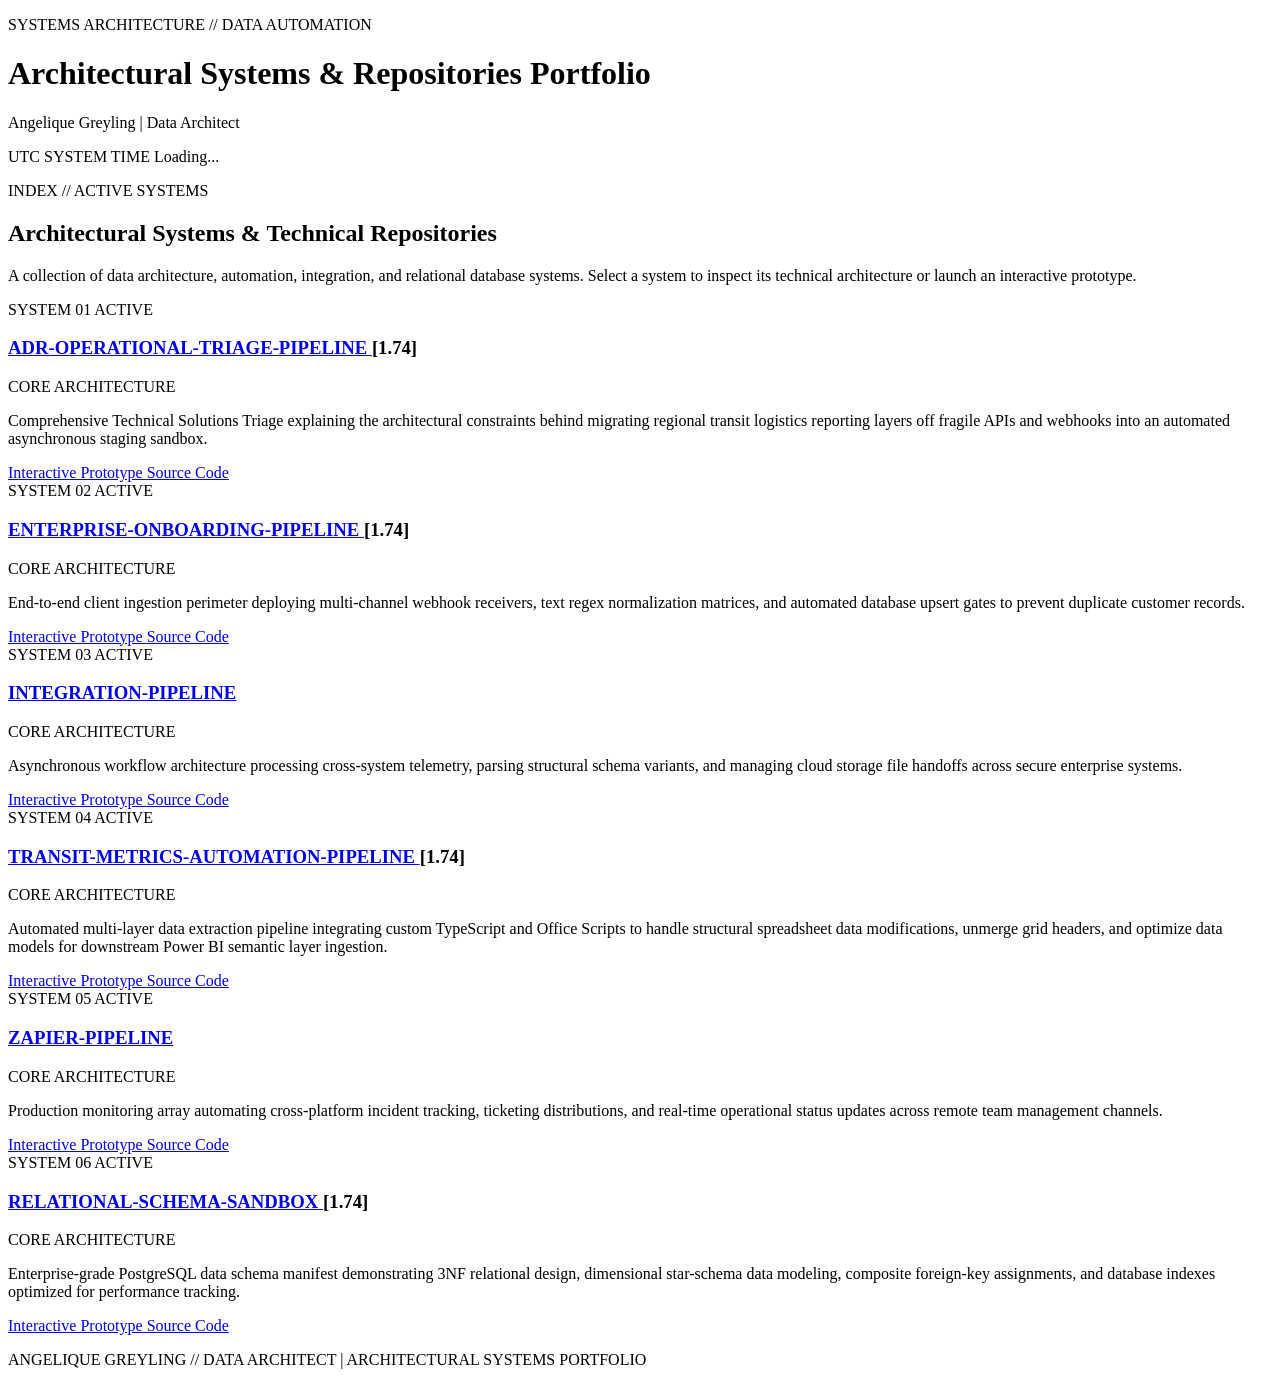
==== index.html @ 6fd8f7f4 "Update index.html" ====
<!DOCTYPE html>
<html lang="en">
<head>
    <meta charset="UTF-8">
    <meta name="viewport" content="width=device-width, initial-scale=1.0">

    <title>Architectural Systems & Repositories Portfolio | Angelique Greyling</title>

    <meta
        name="description"
        content="Architectural systems, automation pipelines, data engineering prototypes, and technical repositories by Angelique Greyling."
    >

    <link rel="stylesheet" href="styles.css">
</head>

<body>

    <!-- =========================================================
         HEADER
    ========================================================== -->
    <header class="site-header">
        <div class="header-content">
            <div class="title-block">
                <p class="eyebrow">SYSTEMS ARCHITECTURE // DATA AUTOMATION</p>

                <h1>Architectural Systems &amp; Repositories Portfolio</h1>

                <p class="subtitle">
                    Angelique Greyling <span class="separator">|</span> Data Architect
                </p>
            </div>

            <div class="system-clock" aria-label="Current UTC system time">
                <span class="clock-label">UTC SYSTEM TIME</span>
                <time id="utc-clock">Loading...</time>
            </div>
        </div>
    </header>


    <!-- =========================================================
         MAIN CONTENT
    ========================================================== -->
    <main>

        <section class="portfolio-intro" aria-labelledby="portfolio-heading">
            <p class="section-label">INDEX // ACTIVE SYSTEMS</p>

            <h2 id="portfolio-heading">
                Architectural Systems &amp; Technical Repositories
            </h2>

            <p>
                A collection of data architecture, automation, integration,
                and relational database systems. Select a system to inspect
                its technical architecture or launch an interactive prototype.
            </p>
        </section>


        <!-- =====================================================
             SIX-CARD GRID
        ====================================================== -->
        <section class="card-grid" id="portfolio-grid">


            <!-- 01. OPERATIONAL TRIAGE -->
            <article class="card" tabindex="0">

                <div class="card-topline">
                    <span class="system-number">SYSTEM 01</span>
                    <span class="status-badge">ACTIVE</span>
                </div>

                <h3>
                    <a
                        href="ADR_OPERATIONAL_TRIAGE_PIPELINE.md"
                        target="_blank"
                        rel="noopener noreferrer"
                    >
                        ADR-OPERATIONAL-TRIAGE-PIPELINE
                    </a>
                    <span class="version">[1.74]</span>
                </h3>

                <div class="architecture">
                    <span class="architecture-label">CORE ARCHITECTURE</span>

                    <p>
                        Comprehensive Technical Solutions Triage explaining
                        the architectural constraints behind migrating regional
                        transit logistics reporting layers off fragile APIs and
                        webhooks into an automated asynchronous staging sandbox.
                    </p>
                </div>

                <div class="card-actions">
                    <a
                        class="button button-primary"
                        href="https://angeliquegreyling-data-architect.github.io/portfolio/operational-triage-sandbox.html"
                        target="_blank"
                        rel="noopener noreferrer"
                    >
                        Interactive Prototype
                    </a>

                    <a
                        class="button button-secondary"
                        href="https://github.com/angeliquegreyling-data-architect/portfolio/blob/main/operational-triage-sandbox.html"
                        target="_blank"
                        rel="noopener noreferrer"
                    >
                        Source Code
                    </a>
                </div>

            </article>


            <!-- 02. ENTERPRISE ONBOARDING -->
            <article class="card" tabindex="0">

                <div class="card-topline">
                    <span class="system-number">SYSTEM 02</span>
                    <span class="status-badge">ACTIVE</span>
                </div>

                <h3>
                    <a
                        href="ENTERPRISE_ONBOARDING_PIPELINE.md"
                        target="_blank"
                        rel="noopener noreferrer"
                    >
                        ENTERPRISE-ONBOARDING-PIPELINE
                    </a>
                    <span class="version">[1.74]</span>
                </h3>

                <div class="architecture">
                    <span class="architecture-label">CORE ARCHITECTURE</span>

                    <p>
                        End-to-end client ingestion perimeter deploying
                        multi-channel webhook receivers, text regex normalization
                        matrices, and automated database upsert gates to prevent
                        duplicate customer records.
                    </p>
                </div>

                <div class="card-actions">
                    <a
                        class="button button-primary"
                        href="https://angeliquegreyling-data-architect.github.io/portfolio/onboarding-ingestion-perimeter.html"
                        target="_blank"
                        rel="noopener noreferrer"
                    >
                        Interactive Prototype
                    </a>

                    <a
                        class="button button-secondary"
                        href="https://github.com/angeliquegreyling-data-architect/portfolio/blob/main/onboarding-ingestion-perimeter.html"
                        target="_blank"
                        rel="noopener noreferrer"
                    >
                        Source Code
                    </a>
                </div>

            </article>


            <!-- 03. INTEGRATION PIPELINE -->
            <article class="card" tabindex="0">

                <div class="card-topline">
                    <span class="system-number">SYSTEM 03</span>
                    <span class="status-badge">ACTIVE</span>
                </div>

                <h3>
                    <a
                        href="INTEGRATION_PIPELINE.md"
                        target="_blank"
                        rel="noopener noreferrer"
                    >
                        INTEGRATION-PIPELINE
                    </a>
                </h3>

                <div class="architecture">
                    <span class="architecture-label">CORE ARCHITECTURE</span>

                    <p>
                        Asynchronous workflow architecture processing
                        cross-system telemetry, parsing structural schema
                        variants, and managing cloud storage file handoffs
                        across secure enterprise systems.
                    </p>
                </div>

                <div class="card-actions">
                    <a
                        class="button button-primary"
                        href="https://angeliquegreyling-data-architect.github.io/portfolio/schema-variant-playground.html"
                        target="_blank"
                        rel="noopener noreferrer"
                    >
                        Interactive Prototype
                    </a>

                    <a
                        class="button button-secondary"
                        href="https://github.com/angeliquegreyling-data-architect/portfolio/blob/main/schema-variant-playground.html"
                        target="_blank"
                        rel="noopener noreferrer"
                    >
                        Source Code
                    </a>
                </div>

            </article>


            <!-- 04. TRANSIT METRICS -->
            <article class="card" tabindex="0">

                <div class="card-topline">
                    <span class="system-number">SYSTEM 04</span>
                    <span class="status-badge">ACTIVE</span>
                </div>

                <h3>
                    <a
                        href="TRANSIT_METRICS_AUTOMATION_PIPELINE.md"
                        target="_blank"
                        rel="noopener noreferrer"
                    >
                        TRANSIT-METRICS-AUTOMATION-PIPELINE
                    </a>
                    <span class="version">[1.74]</span>
                </h3>

                <div class="architecture">
                    <span class="architecture-label">CORE ARCHITECTURE</span>

                    <p>
                        Automated multi-layer data extraction pipeline
                        integrating custom TypeScript and Office Scripts to
                        handle structural spreadsheet data modifications,
                        unmerge grid headers, and optimize data models for
                        downstream Power BI semantic layer ingestion.
                    </p>
                </div>

                <div class="card-actions">
                    <a
                        class="button button-primary"
                        href="https://angeliquegreyling-data-architect.github.io/portfolio/enterprise-data-ingestion-staging-sandbox-v2.html"
                        target="_blank"
                        rel="noopener noreferrer"
                    >
                        Interactive Prototype
                    </a>

                    <a
                        class="button button-secondary"
                        href="https://github.com/angeliquegreyling-data-architect/portfolio/blob/main/enterprise-data-ingestion-staging-sandbox-v2.html"
                        target="_blank"
                        rel="noopener noreferrer"
                    >
                        Source Code
                    </a>
                </div>

            </article>


            <!-- 05. ZAPIER PIPELINE -->
            <article class="card" tabindex="0">

                <div class="card-topline">
                    <span class="system-number">SYSTEM 05</span>
                    <span class="status-badge">ACTIVE</span>
                </div>

                <h3>
                    <a
                        href="ZAPIER_PIPELINE.md"
                        target="_blank"
                        rel="noopener noreferrer"
                    >
                        ZAPIER-PIPELINE
                    </a>
                </h3>

                <div class="architecture">
                    <span class="architecture-label">CORE ARCHITECTURE</span>

                    <p>
                        Production monitoring array automating cross-platform
                        incident tracking, ticketing distributions, and real-time
                        operational status updates across remote team management
                        channels.
                    </p>
                </div>

                <div class="card-actions">
                    <a
                        class="button button-primary"
                        href="https://angeliquegreyling-data-architect.github.io/portfolio/incident-dashboard.html"
                        target="_blank"
                        rel="noopener noreferrer"
                    >
                        Interactive Prototype
                    </a>

                    <a
                        class="button button-secondary"
                        href="https://github.com/angeliquegreyling-data-architect/portfolio/blob/main/incident-dashboard.html"
                        target="_blank"
                        rel="noopener noreferrer"
                    >
                        Source Code
                    </a>
                </div>

            </article>


            <!-- 06. RELATIONAL SCHEMA -->
            <article class="card" tabindex="0">

                <div class="card-topline">
                    <span class="system-number">SYSTEM 06</span>
                    <span class="status-badge">ACTIVE</span>
                </div>

                <h3>
                    <a
                        href="RELATIONAL_SCHEMA_SANDBOX.md"
                        target="_blank"
                        rel="noopener noreferrer"
                    >
                        RELATIONAL-SCHEMA-SANDBOX
                    </a>
                    <span class="version">[1.74]</span>
                </h3>

                <div class="architecture">
                    <span class="architecture-label">CORE ARCHITECTURE</span>

                    <p>
                        Enterprise-grade PostgreSQL data schema manifest
                        demonstrating 3NF relational design, dimensional
                        star-schema data modeling, composite foreign-key
                        assignments, and database indexes optimized for
                        performance tracking.
                    </p>
                </div>

                <div class="card-actions">
                    <a
                        class="button button-primary"
                        href="https://angeliquegreyling-data-architect.github.io/portfolio/enterprise-database-erd-analyzer-sandbox.html"
                        target="_blank"
                        rel="noopener noreferrer"
                    >
                        Interactive Prototype
                    </a>

                    <a
                        class="button button-secondary"
                        href="https://github.com/angeliquegreyling-data-architect/portfolio/blob/main/schema.sql"
                        target="_blank"
                        rel="noopener noreferrer"
                    >
                        Source Code
                    </a>
                </div>

            </article>

        </section>

    </main>


    <!-- =========================================================
         FOOTER
    ========================================================== -->
    <footer class="site-footer">
        <p>
            ANGELIQUE GREYLING // DATA ARCHITECT
            <span>|</span>
            ARCHITECTURAL SYSTEMS PORTFOLIO
        </p>
    </footer>


    <script src="script.js"></script>

</body>
</html>
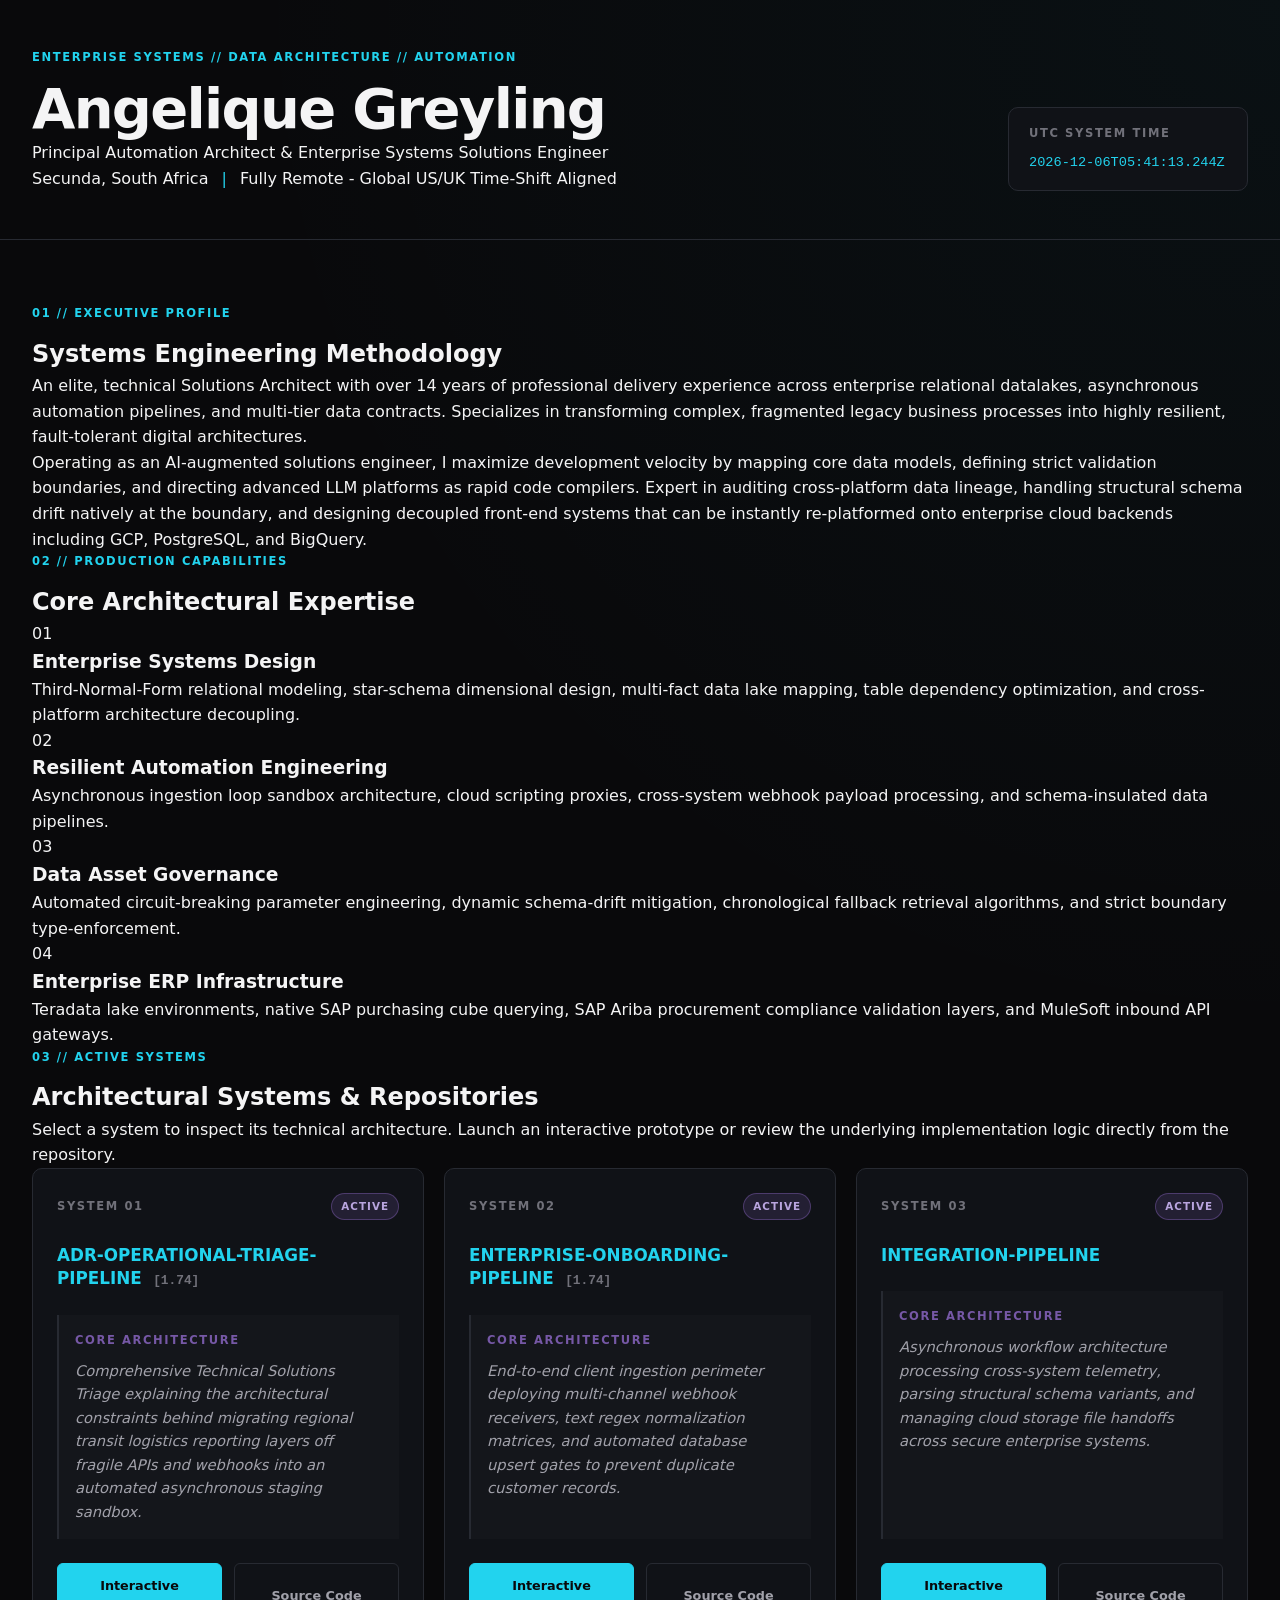
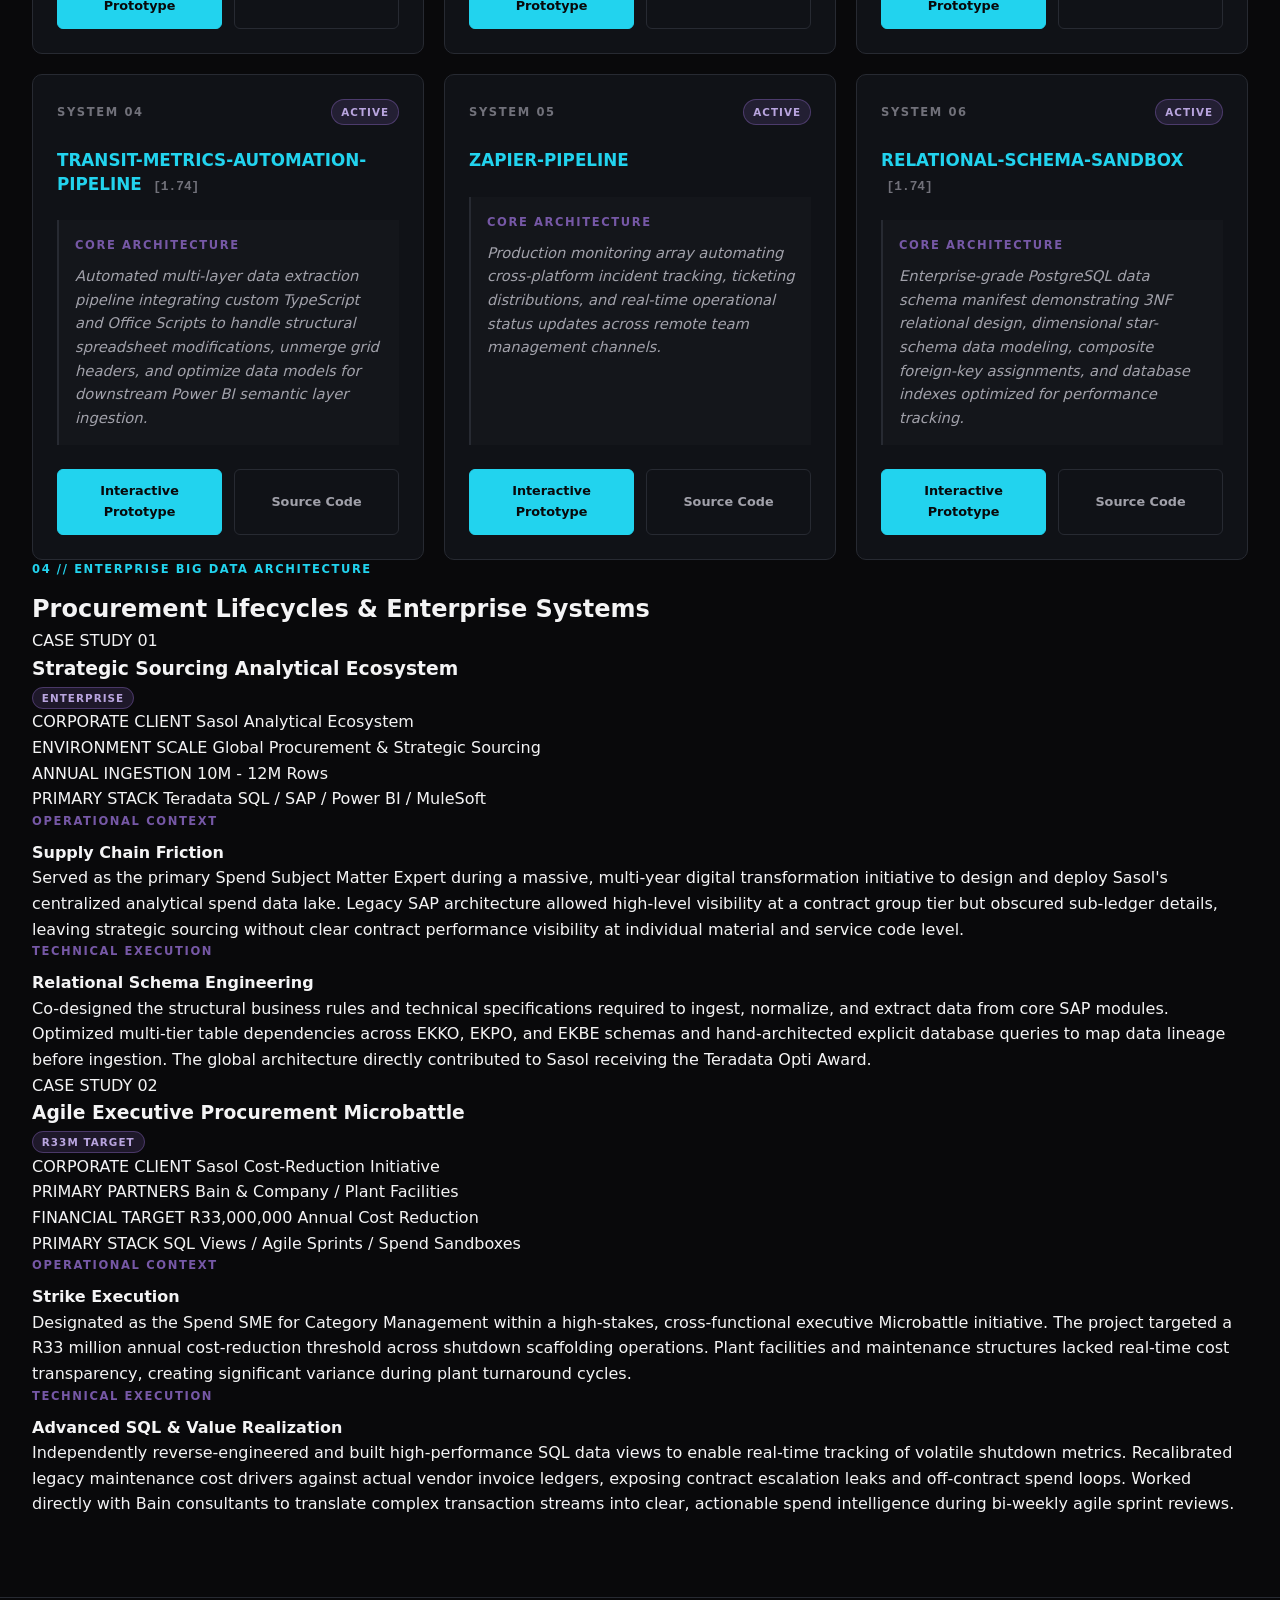
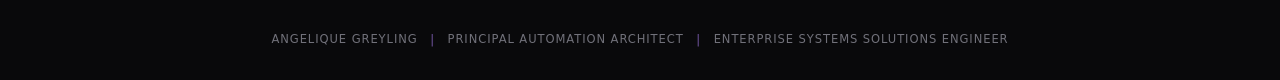
==== commit c4ec0069: "Update index.html" ====
--- a/index.html
+++ b/index.html
@@ -4,11 +4,13 @@
     <meta charset="UTF-8">
     <meta name="viewport" content="width=device-width, initial-scale=1.0">
 
-    <title>Architectural Systems & Repositories Portfolio | Angelique Greyling</title>
+    <title>
+        Angelique Greyling | Principal Automation Architect & Enterprise Systems Solutions Engineer
+    </title>
 
     <meta
         name="description"
-        content="Architectural systems, automation pipelines, data engineering prototypes, and technical repositories by Angelique Greyling."
+        content="Enterprise systems architecture, automation engineering, data architecture and technical portfolio of Angelique Greyling."
     >
 
     <link rel="stylesheet" href="styles.css">
@@ -19,22 +21,33 @@
     <!-- =========================================================
          HEADER
     ========================================================== -->
+
     <header class="site-header">
         <div class="header-content">
+
             <div class="title-block">
-                <p class="eyebrow">SYSTEMS ARCHITECTURE // DATA AUTOMATION</p>
-
-                <h1>Architectural Systems &amp; Repositories Portfolio</h1>
-
-                <p class="subtitle">
-                    Angelique Greyling <span class="separator">|</span> Data Architect
+                <p class="eyebrow">
+                    ENTERPRISE SYSTEMS // DATA ARCHITECTURE // AUTOMATION
                 </p>
+
+                <h1>Angelique Greyling</h1>
+
+                <p class="professional-title">
+                    Principal Automation Architect &amp; Enterprise Systems Solutions Engineer
+                </p>
+
+                <div class="contact-details">
+                    <span>Secunda, South Africa</span>
+                    <span class="separator">|</span>
+                    <span>Fully Remote - Global US/UK Time-Shift Aligned</span>
+                </div>
             </div>
 
             <div class="system-clock" aria-label="Current UTC system time">
                 <span class="clock-label">UTC SYSTEM TIME</span>
                 <time id="utc-clock">Loading...</time>
             </div>
+
         </div>
     </header>
 
@@ -42,342 +55,687 @@
     <!-- =========================================================
          MAIN CONTENT
     ========================================================== -->
+
     <main>
 
-        <section class="portfolio-intro" aria-labelledby="portfolio-heading">
-            <p class="section-label">INDEX // ACTIVE SYSTEMS</p>
-
-            <h2 id="portfolio-heading">
-                Architectural Systems &amp; Technical Repositories
-            </h2>
-
-            <p>
-                A collection of data architecture, automation, integration,
-                and relational database systems. Select a system to inspect
-                its technical architecture or launch an interactive prototype.
-            </p>
+        <!-- =====================================================
+             EXECUTIVE PROFILE
+        ====================================================== -->
+
+        <section class="content-section executive-profile">
+
+            <div class="section-heading">
+                <p class="section-label">01 // EXECUTIVE PROFILE</p>
+                <h2>Systems Engineering Methodology</h2>
+            </div>
+
+            <div class="profile-content">
+
+                <p>
+                    An elite, technical Solutions Architect with over 14 years
+                    of professional delivery experience across enterprise
+                    relational datalakes, asynchronous automation pipelines,
+                    and multi-tier data contracts. Specializes in transforming
+                    complex, fragmented legacy business processes into highly
+                    resilient, fault-tolerant digital architectures.
+                </p>
+
+                <p>
+                    Operating as an AI-augmented solutions engineer, I maximize
+                    development velocity by mapping core data models, defining
+                    strict validation boundaries, and directing advanced LLM
+                    platforms as rapid code compilers. Expert in auditing
+                    cross-platform data lineage, handling structural schema drift
+                    natively at the boundary, and designing decoupled front-end
+                    systems that can be instantly re-platformed onto enterprise
+                    cloud backends including GCP, PostgreSQL, and BigQuery.
+                </p>
+
+            </div>
+
         </section>
 
 
         <!-- =====================================================
-             SIX-CARD GRID
+             CORE EXPERTISE
         ====================================================== -->
-        <section class="card-grid" id="portfolio-grid">
-
-
-            <!-- 01. OPERATIONAL TRIAGE -->
-            <article class="card" tabindex="0">
-
-                <div class="card-topline">
-                    <span class="system-number">SYSTEM 01</span>
-                    <span class="status-badge">ACTIVE</span>
+
+        <section class="content-section">
+
+            <div class="section-heading">
+                <p class="section-label">02 // PRODUCTION CAPABILITIES</p>
+                <h2>Core Architectural Expertise</h2>
+            </div>
+
+            <div class="expertise-grid">
+
+                <article class="expertise-card">
+                    <span class="expertise-number">01</span>
+
+                    <h3>Enterprise Systems Design</h3>
+
+                    <p>
+                        Third-Normal-Form relational modeling, star-schema
+                        dimensional design, multi-fact data lake mapping,
+                        table dependency optimization, and cross-platform
+                        architecture decoupling.
+                    </p>
+                </article>
+
+
+                <article class="expertise-card">
+                    <span class="expertise-number">02</span>
+
+                    <h3>Resilient Automation Engineering</h3>
+
+                    <p>
+                        Asynchronous ingestion loop sandbox architecture,
+                        cloud scripting proxies, cross-system webhook payload
+                        processing, and schema-insulated data pipelines.
+                    </p>
+                </article>
+
+
+                <article class="expertise-card">
+                    <span class="expertise-number">03</span>
+
+                    <h3>Data Asset Governance</h3>
+
+                    <p>
+                        Automated circuit-breaking parameter engineering,
+                        dynamic schema-drift mitigation, chronological
+                        fallback retrieval algorithms, and strict boundary
+                        type-enforcement.
+                    </p>
+                </article>
+
+
+                <article class="expertise-card">
+                    <span class="expertise-number">04</span>
+
+                    <h3>Enterprise ERP Infrastructure</h3>
+
+                    <p>
+                        Teradata lake environments, native SAP purchasing
+                        cube querying, SAP Ariba procurement compliance
+                        validation layers, and MuleSoft inbound API gateways.
+                    </p>
+                </article>
+
+            </div>
+
+        </section>
+
+
+        <!-- =====================================================
+             ARCHITECTURAL SYSTEMS
+        ====================================================== -->
+
+        <section class="content-section systems-section">
+
+            <div class="section-heading">
+                <p class="section-label">03 // ACTIVE SYSTEMS</p>
+
+                <h2>Architectural Systems &amp; Repositories</h2>
+
+                <p class="section-description">
+                    Select a system to inspect its technical architecture.
+                    Launch an interactive prototype or review the underlying
+                    implementation logic directly from the repository.
+                </p>
+            </div>
+
+
+            <div class="card-grid" id="portfolio-grid">
+
+
+                <!-- SYSTEM 01 -->
+
+                <article class="card" tabindex="0">
+
+                    <div class="card-topline">
+                        <span class="system-number">SYSTEM 01</span>
+                        <span class="status-badge">ACTIVE</span>
+                    </div>
+
+                    <h3>
+                        <a href="ADR_OPERATIONAL_TRIAGE_PIPELINE.md">
+                            ADR-OPERATIONAL-TRIAGE-PIPELINE
+                        </a>
+
+                        <span class="version">[1.74]</span>
+                    </h3>
+
+                    <div class="architecture">
+                        <span class="architecture-label">CORE ARCHITECTURE</span>
+
+                        <p>
+                            Comprehensive Technical Solutions Triage explaining
+                            the architectural constraints behind migrating
+                            regional transit logistics reporting layers off
+                            fragile APIs and webhooks into an automated
+                            asynchronous staging sandbox.
+                        </p>
+                    </div>
+
+                    <div class="card-actions">
+
+                        <a
+                            class="button button-primary"
+                            href="https://angeliquegreyling-data-architect.github.io/portfolio/operational-triage-sandbox.html"
+                            target="_blank"
+                            rel="noopener noreferrer"
+                        >
+                            Interactive Prototype
+                        </a>
+
+                        <a
+                            class="button button-secondary"
+                            href="https://github.com/angeliquegreyling-data-architect/portfolio/blob/main/operational-triage-sandbox.html"
+                            target="_blank"
+                            rel="noopener noreferrer"
+                        >
+                            Source Code
+                        </a>
+
+                    </div>
+
+                </article>
+
+
+                <!-- SYSTEM 02 -->
+
+                <article class="card" tabindex="0">
+
+                    <div class="card-topline">
+                        <span class="system-number">SYSTEM 02</span>
+                        <span class="status-badge">ACTIVE</span>
+                    </div>
+
+                    <h3>
+                        <a href="ENTERPRISE_ONBOARDING_PIPELINE.md">
+                            ENTERPRISE-ONBOARDING-PIPELINE
+                        </a>
+
+                        <span class="version">[1.74]</span>
+                    </h3>
+
+                    <div class="architecture">
+                        <span class="architecture-label">CORE ARCHITECTURE</span>
+
+                        <p>
+                            End-to-end client ingestion perimeter deploying
+                            multi-channel webhook receivers, text regex
+                            normalization matrices, and automated database
+                            upsert gates to prevent duplicate customer records.
+                        </p>
+                    </div>
+
+                    <div class="card-actions">
+
+                        <a
+                            class="button button-primary"
+                            href="https://angeliquegreyling-data-architect.github.io/portfolio/onboarding-ingestion-perimeter.html"
+                            target="_blank"
+                            rel="noopener noreferrer"
+                        >
+                            Interactive Prototype
+                        </a>
+
+                        <a
+                            class="button button-secondary"
+                            href="https://github.com/angeliquegreyling-data-architect/portfolio/blob/main/onboarding-ingestion-perimeter.html"
+                            target="_blank"
+                            rel="noopener noreferrer"
+                        >
+                            Source Code
+                        </a>
+
+                    </div>
+
+                </article>
+
+
+                <!-- SYSTEM 03 -->
+
+                <article class="card" tabindex="0">
+
+                    <div class="card-topline">
+                        <span class="system-number">SYSTEM 03</span>
+                        <span class="status-badge">ACTIVE</span>
+                    </div>
+
+                    <h3>
+                        <a href="INTEGRATION_PIPELINE.md">
+                            INTEGRATION-PIPELINE
+                        </a>
+                    </h3>
+
+                    <div class="architecture">
+                        <span class="architecture-label">CORE ARCHITECTURE</span>
+
+                        <p>
+                            Asynchronous workflow architecture processing
+                            cross-system telemetry, parsing structural schema
+                            variants, and managing cloud storage file handoffs
+                            across secure enterprise systems.
+                        </p>
+                    </div>
+
+                    <div class="card-actions">
+
+                        <a
+                            class="button button-primary"
+                            href="https://angeliquegreyling-data-architect.github.io/portfolio/schema-variant-playground.html"
+                            target="_blank"
+                            rel="noopener noreferrer"
+                        >
+                            Interactive Prototype
+                        </a>
+
+                        <a
+                            class="button button-secondary"
+                            href="https://github.com/angeliquegreyling-data-architect/portfolio/blob/main/schema-variant-playground.html"
+                            target="_blank"
+                            rel="noopener noreferrer"
+                        >
+                            Source Code
+                        </a>
+
+                    </div>
+
+                </article>
+
+
+                <!-- SYSTEM 04 -->
+
+                <article class="card" tabindex="0">
+
+                    <div class="card-topline">
+                        <span class="system-number">SYSTEM 04</span>
+                        <span class="status-badge">ACTIVE</span>
+                    </div>
+
+                    <h3>
+                        <a href="TRANSIT_METRICS_AUTOMATION_PIPELINE.md">
+                            TRANSIT-METRICS-AUTOMATION-PIPELINE
+                        </a>
+
+                        <span class="version">[1.74]</span>
+                    </h3>
+
+                    <div class="architecture">
+                        <span class="architecture-label">CORE ARCHITECTURE</span>
+
+                        <p>
+                            Automated multi-layer data extraction pipeline
+                            integrating custom TypeScript and Office Scripts
+                            to handle structural spreadsheet modifications,
+                            unmerge grid headers, and optimize data models
+                            for downstream Power BI semantic layer ingestion.
+                        </p>
+                    </div>
+
+                    <div class="card-actions">
+
+                        <a
+                            class="button button-primary"
+                            href="https://angeliquegreyling-data-architect.github.io/portfolio/enterprise-data-ingestion-staging-sandbox-v2.html"
+                            target="_blank"
+                            rel="noopener noreferrer"
+                        >
+                            Interactive Prototype
+                        </a>
+
+                        <a
+                            class="button button-secondary"
+                            href="https://github.com/angeliquegreyling-data-architect/portfolio/blob/main/enterprise-data-ingestion-staging-sandbox-v2.html"
+                            target="_blank"
+                            rel="noopener noreferrer"
+                        >
+                            Source Code
+                        </a>
+
+                    </div>
+
+                </article>
+
+
+                <!-- SYSTEM 05 -->
+
+                <article class="card" tabindex="0">
+
+                    <div class="card-topline">
+                        <span class="system-number">SYSTEM 05</span>
+                        <span class="status-badge">ACTIVE</span>
+                    </div>
+
+                    <h3>
+                        <a href="ZAPIER_PIPELINE.md">
+                            ZAPIER-PIPELINE
+                        </a>
+                    </h3>
+
+                    <div class="architecture">
+                        <span class="architecture-label">CORE ARCHITECTURE</span>
+
+                        <p>
+                            Production monitoring array automating
+                            cross-platform incident tracking, ticketing
+                            distributions, and real-time operational status
+                            updates across remote team management channels.
+                        </p>
+                    </div>
+
+                    <div class="card-actions">
+
+                        <a
+                            class="button button-primary"
+                            href="https://angeliquegreyling-data-architect.github.io/portfolio/incident-dashboard.html"
+                            target="_blank"
+                            rel="noopener noreferrer"
+                        >
+                            Interactive Prototype
+                        </a>
+
+                        <a
+                            class="button button-secondary"
+                            href="https://github.com/angeliquegreyling-data-architect/portfolio/blob/main/incident-dashboard.html"
+                            target="_blank"
+                            rel="noopener noreferrer"
+                        >
+                            Source Code
+                        </a>
+
+                    </div>
+
+                </article>
+
+
+                <!-- SYSTEM 06 -->
+
+                <article class="card" tabindex="0">
+
+                    <div class="card-topline">
+                        <span class="system-number">SYSTEM 06</span>
+                        <span class="status-badge">ACTIVE</span>
+                    </div>
+
+                    <h3>
+                        <a href="RELATIONAL_SCHEMA_SANDBOX.md">
+                            RELATIONAL-SCHEMA-SANDBOX
+                        </a>
+
+                        <span class="version">[1.74]</span>
+                    </h3>
+
+                    <div class="architecture">
+                        <span class="architecture-label">CORE ARCHITECTURE</span>
+
+                        <p>
+                            Enterprise-grade PostgreSQL data schema manifest
+                            demonstrating 3NF relational design, dimensional
+                            star-schema data modeling, composite foreign-key
+                            assignments, and database indexes optimized for
+                            performance tracking.
+                        </p>
+                    </div>
+
+                    <div class="card-actions">
+
+                        <a
+                            class="button button-primary"
+                            href="https://angeliquegreyling-data-architect.github.io/portfolio/enterprise-database-erd-analyzer-sandbox.html"
+                            target="_blank"
+                            rel="noopener noreferrer"
+                        >
+                            Interactive Prototype
+                        </a>
+
+                        <a
+                            class="button button-secondary"
+                            href="https://github.com/angeliquegreyling-data-architect/portfolio/blob/main/schema.sql"
+                            target="_blank"
+                            rel="noopener noreferrer"
+                        >
+                            Source Code
+                        </a>
+
+                    </div>
+
+                </article>
+
+            </div>
+
+        </section>
+
+
+        <!-- =====================================================
+             ENTERPRISE CASE STUDIES
+        ====================================================== -->
+
+        <section class="content-section case-studies">
+
+            <div class="section-heading">
+                <p class="section-label">
+                    04 // ENTERPRISE BIG DATA ARCHITECTURE
+                </p>
+
+                <h2>Procurement Lifecycles &amp; Enterprise Systems</h2>
+            </div>
+
+
+            <!-- CASE STUDY 01 -->
+
+            <article class="case-study">
+
+                <div class="case-header">
+
+                    <div>
+                        <span class="case-number">CASE STUDY 01</span>
+
+                        <h3>
+                            Strategic Sourcing Analytical Ecosystem
+                        </h3>
+                    </div>
+
+                    <span class="status-badge">ENTERPRISE</span>
+
                 </div>
 
-                <h3>
-                    <a
-                        href="ADR_OPERATIONAL_TRIAGE_PIPELINE.md"
-                        target="_blank"
-                        rel="noopener noreferrer"
-                    >
-                        ADR-OPERATIONAL-TRIAGE-PIPELINE
-                    </a>
-                    <span class="version">[1.74]</span>
-                </h3>
-
-                <div class="architecture">
-                    <span class="architecture-label">CORE ARCHITECTURE</span>
-
-                    <p>
-                        Comprehensive Technical Solutions Triage explaining
-                        the architectural constraints behind migrating regional
-                        transit logistics reporting layers off fragile APIs and
-                        webhooks into an automated asynchronous staging sandbox.
-                    </p>
+
+                <div class="metrics-grid">
+
+                    <div class="metric">
+                        <span class="metric-label">CORPORATE CLIENT</span>
+                        <span class="metric-value">
+                            Sasol Analytical Ecosystem
+                        </span>
+                    </div>
+
+                    <div class="metric">
+                        <span class="metric-label">ENVIRONMENT SCALE</span>
+                        <span class="metric-value">
+                            Global Procurement &amp; Strategic Sourcing
+                        </span>
+                    </div>
+
+                    <div class="metric">
+                        <span class="metric-label">ANNUAL INGESTION</span>
+                        <span class="metric-value">
+                            10M - 12M Rows
+                        </span>
+                    </div>
+
+                    <div class="metric">
+                        <span class="metric-label">PRIMARY STACK</span>
+                        <span class="metric-value">
+                            Teradata SQL / SAP / Power BI / MuleSoft
+                        </span>
+                    </div>
+
                 </div>
 
-                <div class="card-actions">
-                    <a
-                        class="button button-primary"
-                        href="https://angeliquegreyling-data-architect.github.io/portfolio/operational-triage-sandbox.html"
-                        target="_blank"
-                        rel="noopener noreferrer"
-                    >
-                        Interactive Prototype
-                    </a>
-
-                    <a
-                        class="button button-secondary"
-                        href="https://github.com/angeliquegreyling-data-architect/portfolio/blob/main/operational-triage-sandbox.html"
-                        target="_blank"
-                        rel="noopener noreferrer"
-                    >
-                        Source Code
-                    </a>
+
+                <div class="case-content">
+
+                    <div class="case-block">
+
+                        <span class="architecture-label">
+                            OPERATIONAL CONTEXT
+                        </span>
+
+                        <h4>
+                            Supply Chain Friction
+                        </h4>
+
+                        <p>
+                            Served as the primary Spend Subject Matter Expert
+                            during a massive, multi-year digital transformation
+                            initiative to design and deploy Sasol's centralized
+                            analytical spend data lake. Legacy SAP architecture
+                            allowed high-level visibility at a contract group
+                            tier but obscured sub-ledger details, leaving
+                            strategic sourcing without clear contract
+                            performance visibility at individual material and
+                            service code level.
+                        </p>
+
+                    </div>
+
+
+                    <div class="case-block">
+
+                        <span class="architecture-label">
+                            TECHNICAL EXECUTION
+                        </span>
+
+                        <h4>
+                            Relational Schema Engineering
+                        </h4>
+
+                        <p>
+                            Co-designed the structural business rules and
+                            technical specifications required to ingest,
+                            normalize, and extract data from core SAP modules.
+                            Optimized multi-tier table dependencies across
+                            EKKO, EKPO, and EKBE schemas and hand-architected
+                            explicit database queries to map data lineage before
+                            ingestion. The global architecture directly
+                            contributed to Sasol receiving the Teradata Opti
+                            Award.
+                        </p>
+
+                    </div>
+
                 </div>
 
             </article>
 
 
-            <!-- 02. ENTERPRISE ONBOARDING -->
-            <article class="card" tabindex="0">
-
-                <div class="card-topline">
-                    <span class="system-number">SYSTEM 02</span>
-                    <span class="status-badge">ACTIVE</span>
+            <!-- CASE STUDY 02 -->
+
+            <article class="case-study">
+
+                <div class="case-header">
+
+                    <div>
+                        <span class="case-number">CASE STUDY 02</span>
+
+                        <h3>
+                            Agile Executive Procurement Microbattle
+                        </h3>
+                    </div>
+
+                    <span class="status-badge">R33M TARGET</span>
+
                 </div>
 
-                <h3>
-                    <a
-                        href="ENTERPRISE_ONBOARDING_PIPELINE.md"
-                        target="_blank"
-                        rel="noopener noreferrer"
-                    >
-                        ENTERPRISE-ONBOARDING-PIPELINE
-                    </a>
-                    <span class="version">[1.74]</span>
-                </h3>
-
-                <div class="architecture">
-                    <span class="architecture-label">CORE ARCHITECTURE</span>
-
-                    <p>
-                        End-to-end client ingestion perimeter deploying
-                        multi-channel webhook receivers, text regex normalization
-                        matrices, and automated database upsert gates to prevent
-                        duplicate customer records.
-                    </p>
+
+                <div class="metrics-grid">
+
+                    <div class="metric">
+                        <span class="metric-label">CORPORATE CLIENT</span>
+                        <span class="metric-value">
+                            Sasol Cost-Reduction Initiative
+                        </span>
+                    </div>
+
+                    <div class="metric">
+                        <span class="metric-label">PRIMARY PARTNERS</span>
+                        <span class="metric-value">
+                            Bain &amp; Company / Plant Facilities
+                        </span>
+                    </div>
+
+                    <div class="metric">
+                        <span class="metric-label">FINANCIAL TARGET</span>
+                        <span class="metric-value">
+                            R33,000,000 Annual Cost Reduction
+                        </span>
+                    </div>
+
+                    <div class="metric">
+                        <span class="metric-label">PRIMARY STACK</span>
+                        <span class="metric-value">
+                            SQL Views / Agile Sprints / Spend Sandboxes
+                        </span>
+                    </div>
+
                 </div>
 
-                <div class="card-actions">
-                    <a
-                        class="button button-primary"
-                        href="https://angeliquegreyling-data-architect.github.io/portfolio/onboarding-ingestion-perimeter.html"
-                        target="_blank"
-                        rel="noopener noreferrer"
-                    >
-                        Interactive Prototype
-                    </a>
-
-                    <a
-                        class="button button-secondary"
-                        href="https://github.com/angeliquegreyling-data-architect/portfolio/blob/main/onboarding-ingestion-perimeter.html"
-                        target="_blank"
-                        rel="noopener noreferrer"
-                    >
-                        Source Code
-                    </a>
-                </div>
-
-            </article>
-
-
-            <!-- 03. INTEGRATION PIPELINE -->
-            <article class="card" tabindex="0">
-
-                <div class="card-topline">
-                    <span class="system-number">SYSTEM 03</span>
-                    <span class="status-badge">ACTIVE</span>
-                </div>
-
-                <h3>
-                    <a
-                        href="INTEGRATION_PIPELINE.md"
-                        target="_blank"
-                        rel="noopener noreferrer"
-                    >
-                        INTEGRATION-PIPELINE
-                    </a>
-                </h3>
-
-                <div class="architecture">
-                    <span class="architecture-label">CORE ARCHITECTURE</span>
-
-                    <p>
-                        Asynchronous workflow architecture processing
-                        cross-system telemetry, parsing structural schema
-                        variants, and managing cloud storage file handoffs
-                        across secure enterprise systems.
-                    </p>
-                </div>
-
-                <div class="card-actions">
-                    <a
-                        class="button button-primary"
-                        href="https://angeliquegreyling-data-architect.github.io/portfolio/schema-variant-playground.html"
-                        target="_blank"
-                        rel="noopener noreferrer"
-                    >
-                        Interactive Prototype
-                    </a>
-
-                    <a
-                        class="button button-secondary"
-                        href="https://github.com/angeliquegreyling-data-architect/portfolio/blob/main/schema-variant-playground.html"
-                        target="_blank"
-                        rel="noopener noreferrer"
-                    >
-                        Source Code
-                    </a>
-                </div>
-
-            </article>
-
-
-            <!-- 04. TRANSIT METRICS -->
-            <article class="card" tabindex="0">
-
-                <div class="card-topline">
-                    <span class="system-number">SYSTEM 04</span>
-                    <span class="status-badge">ACTIVE</span>
-                </div>
-
-                <h3>
-                    <a
-                        href="TRANSIT_METRICS_AUTOMATION_PIPELINE.md"
-                        target="_blank"
-                        rel="noopener noreferrer"
-                    >
-                        TRANSIT-METRICS-AUTOMATION-PIPELINE
-                    </a>
-                    <span class="version">[1.74]</span>
-                </h3>
-
-                <div class="architecture">
-                    <span class="architecture-label">CORE ARCHITECTURE</span>
-
-                    <p>
-                        Automated multi-layer data extraction pipeline
-                        integrating custom TypeScript and Office Scripts to
-                        handle structural spreadsheet data modifications,
-                        unmerge grid headers, and optimize data models for
-                        downstream Power BI semantic layer ingestion.
-                    </p>
-                </div>
-
-                <div class="card-actions">
-                    <a
-                        class="button button-primary"
-                        href="https://angeliquegreyling-data-architect.github.io/portfolio/enterprise-data-ingestion-staging-sandbox-v2.html"
-                        target="_blank"
-                        rel="noopener noreferrer"
-                    >
-                        Interactive Prototype
-                    </a>
-
-                    <a
-                        class="button button-secondary"
-                        href="https://github.com/angeliquegreyling-data-architect/portfolio/blob/main/enterprise-data-ingestion-staging-sandbox-v2.html"
-                        target="_blank"
-                        rel="noopener noreferrer"
-                    >
-                        Source Code
-                    </a>
-                </div>
-
-            </article>
-
-
-            <!-- 05. ZAPIER PIPELINE -->
-            <article class="card" tabindex="0">
-
-                <div class="card-topline">
-                    <span class="system-number">SYSTEM 05</span>
-                    <span class="status-badge">ACTIVE</span>
-                </div>
-
-                <h3>
-                    <a
-                        href="ZAPIER_PIPELINE.md"
-                        target="_blank"
-                        rel="noopener noreferrer"
-                    >
-                        ZAPIER-PIPELINE
-                    </a>
-                </h3>
-
-                <div class="architecture">
-                    <span class="architecture-label">CORE ARCHITECTURE</span>
-
-                    <p>
-                        Production monitoring array automating cross-platform
-                        incident tracking, ticketing distributions, and real-time
-                        operational status updates across remote team management
-                        channels.
-                    </p>
-                </div>
-
-                <div class="card-actions">
-                    <a
-                        class="button button-primary"
-                        href="https://angeliquegreyling-data-architect.github.io/portfolio/incident-dashboard.html"
-                        target="_blank"
-                        rel="noopener noreferrer"
-                    >
-                        Interactive Prototype
-                    </a>
-
-                    <a
-                        class="button button-secondary"
-                        href="https://github.com/angeliquegreyling-data-architect/portfolio/blob/main/incident-dashboard.html"
-                        target="_blank"
-                        rel="noopener noreferrer"
-                    >
-                        Source Code
-                    </a>
-                </div>
-
-            </article>
-
-
-            <!-- 06. RELATIONAL SCHEMA -->
-            <article class="card" tabindex="0">
-
-                <div class="card-topline">
-                    <span class="system-number">SYSTEM 06</span>
-                    <span class="status-badge">ACTIVE</span>
-                </div>
-
-                <h3>
-                    <a
-                        href="RELATIONAL_SCHEMA_SANDBOX.md"
-                        target="_blank"
-                        rel="noopener noreferrer"
-                    >
-                        RELATIONAL-SCHEMA-SANDBOX
-                    </a>
-                    <span class="version">[1.74]</span>
-                </h3>
-
-                <div class="architecture">
-                    <span class="architecture-label">CORE ARCHITECTURE</span>
-
-                    <p>
-                        Enterprise-grade PostgreSQL data schema manifest
-                        demonstrating 3NF relational design, dimensional
-                        star-schema data modeling, composite foreign-key
-                        assignments, and database indexes optimized for
-                        performance tracking.
-                    </p>
-                </div>
-
-                <div class="card-actions">
-                    <a
-                        class="button button-primary"
-                        href="https://angeliquegreyling-data-architect.github.io/portfolio/enterprise-database-erd-analyzer-sandbox.html"
-                        target="_blank"
-                        rel="noopener noreferrer"
-                    >
-                        Interactive Prototype
-                    </a>
-
-                    <a
-                        class="button button-secondary"
-                        href="https://github.com/angeliquegreyling-data-architect/portfolio/blob/main/schema.sql"
-                        target="_blank"
-                        rel="noopener noreferrer"
-                    >
-                        Source Code
-                    </a>
+
+                <div class="case-content">
+
+                    <div class="case-block">
+
+                        <span class="architecture-label">
+                            OPERATIONAL CONTEXT
+                        </span>
+
+                        <h4>
+                            Strike Execution
+                        </h4>
+
+                        <p>
+                            Designated as the Spend SME for Category Management
+                            within a high-stakes, cross-functional executive
+                            Microbattle initiative. The project targeted a
+                            R33 million annual cost-reduction threshold across
+                            shutdown scaffolding operations. Plant facilities
+                            and maintenance structures lacked real-time cost
+                            transparency, creating significant variance during
+                            plant turnaround cycles.
+                        </p>
+
+                    </div>
+
+
+                    <div class="case-block">
+
+                        <span class="architecture-label">
+                            TECHNICAL EXECUTION
+                        </span>
+
+                        <h4>
+                            Advanced SQL &amp; Value Realization
+                        </h4>
+
+                        <p>
+                            Independently reverse-engineered and built
+                            high-performance SQL data views to enable
+                            real-time tracking of volatile shutdown metrics.
+                            Recalibrated legacy maintenance cost drivers
+                            against actual vendor invoice ledgers, exposing
+                            contract escalation leaks and off-contract spend
+                            loops. Worked directly with Bain consultants to
+                            translate complex transaction streams into clear,
+                            actionable spend intelligence during bi-weekly
+                            agile sprint reviews.
+                        </p>
+
+                    </div>
+
                 </div>
 
             </article>
@@ -390,12 +748,17 @@
     <!-- =========================================================
          FOOTER
     ========================================================== -->
+
     <footer class="site-footer">
+
         <p>
-            ANGELIQUE GREYLING // DATA ARCHITECT
+            ANGELIQUE GREYLING
             <span>|</span>
-            ARCHITECTURAL SYSTEMS PORTFOLIO
+            PRINCIPAL AUTOMATION ARCHITECT
+            <span>|</span>
+            ENTERPRISE SYSTEMS SOLUTIONS ENGINEER
         </p>
+
     </footer>
 
 
--- a/styles.css
+++ b/styles.css
@@ -0,0 +1,473 @@
+/* =========================================================
+   DESIGN TOKENS
+========================================================= */
+
+:root {
+    --background: #09090b;
+    --card-background: #101217;
+    --border: #272a32;
+    --cyan: #22d3ee;
+    --violet: #7658A6;
+
+    --text-primary: #f4f4f5;
+    --text-secondary: #a1a1aa;
+    --text-muted: #71717a;
+
+    --card-radius: 10px;
+    --transition: 0.25s ease;
+}
+
+
+/* =========================================================
+   GLOBAL RESET
+========================================================= */
+
+* {
+    box-sizing: border-box;
+    margin: 0;
+    padding: 0;
+}
+
+html {
+    scroll-behavior: smooth;
+}
+
+body {
+    min-height: 100vh;
+
+    background:
+        radial-gradient(
+            circle at top right,
+            rgba(34, 211, 238, 0.04),
+            transparent 30%
+        ),
+        var(--background);
+
+    color: var(--text-primary);
+
+    font-family:
+        Inter,
+        ui-sans-serif,
+        system-ui,
+        -apple-system,
+        BlinkMacSystemFont,
+        "Segoe UI",
+        sans-serif;
+
+    line-height: 1.6;
+}
+
+
+/* =========================================================
+   HEADER
+========================================================= */
+
+.site-header {
+    border-bottom: 1px solid var(--border);
+    padding: 3rem 2rem;
+}
+
+.header-content {
+    width: min(1400px, 100%);
+    margin: 0 auto;
+
+    display: flex;
+    justify-content: space-between;
+    align-items: flex-end;
+    gap: 2rem;
+}
+
+.eyebrow,
+.section-label,
+.clock-label,
+.architecture-label,
+.system-number {
+    font-size: 0.72rem;
+    font-weight: 700;
+    letter-spacing: 0.14em;
+}
+
+.eyebrow,
+.section-label {
+    color: var(--cyan);
+    margin-bottom: 0.75rem;
+}
+
+.site-header h1 {
+    font-size: clamp(2rem, 5vw, 3.5rem);
+    line-height: 1.1;
+    letter-spacing: -0.03em;
+}
+
+.subtitle {
+    margin-top: 1rem;
+    color: var(--text-secondary);
+}
+
+.separator {
+    color: var(--cyan);
+    margin: 0 0.5rem;
+}
+
+
+/* =========================================================
+   UTC CLOCK
+========================================================= */
+
+.system-clock {
+    min-width: 240px;
+
+    padding: 1rem 1.25rem;
+
+    background: var(--card-background);
+    border: 1px solid var(--border);
+    border-radius: var(--card-radius);
+}
+
+.clock-label {
+    display: block;
+
+    color: var(--text-muted);
+
+    margin-bottom: 0.35rem;
+}
+
+#utc-clock {
+    color: var(--cyan);
+
+    font-family:
+        "SFMono-Regular",
+        Consolas,
+        "Liberation Mono",
+        monospace;
+
+    font-size: 0.85rem;
+}
+
+
+/* =========================================================
+   MAIN CONTENT
+========================================================= */
+
+main {
+    width: min(1400px, 100%);
+    margin: 0 auto;
+
+    padding: 4rem 2rem 5rem;
+}
+
+.portfolio-intro {
+    max-width: 850px;
+    margin-bottom: 2.5rem;
+}
+
+.portfolio-intro h2 {
+    font-size: clamp(1.6rem, 3vw, 2.25rem);
+    margin-bottom: 1rem;
+}
+
+.portfolio-intro > p:last-child {
+    color: var(--text-secondary);
+}
+
+
+/* =========================================================
+   CARD GRID
+========================================================= */
+
+.card-grid {
+    display: grid;
+
+    grid-template-columns:
+        repeat(auto-fit, minmax(320px, 1fr));
+
+    gap: 1.25rem;
+}
+
+
+/* =========================================================
+   CARD COMPONENT
+========================================================= */
+
+.card {
+    display: flex;
+    flex-direction: column;
+
+    min-height: 340px;
+
+    padding: 1.5rem;
+
+    background: var(--card-background);
+
+    border: 1px solid var(--border);
+    border-radius: var(--card-radius);
+
+    cursor: pointer;
+
+    transition:
+        transform var(--transition),
+        border-color var(--transition),
+        box-shadow var(--transition);
+
+    outline: none;
+}
+
+.card:hover {
+    transform: translateY(-4px);
+
+    border-color: var(--cyan);
+
+    box-shadow:
+        0 0 0 1px rgba(34, 211, 238, 0.12),
+        0 12px 35px rgba(0, 0, 0, 0.25);
+}
+
+.card:focus-visible {
+    border-color: var(--cyan);
+
+    box-shadow:
+        0 0 0 3px rgba(34, 211, 238, 0.18);
+}
+
+
+/* =========================================================
+   ACTIVE / HIGHLIGHT STATE
+========================================================= */
+
+.card.highlight {
+    border-color: var(--violet);
+
+    box-shadow:
+        0 0 0 1px rgba(118, 88, 166, 0.45),
+        0 0 25px rgba(118, 88, 166, 0.12);
+}
+
+
+/* =========================================================
+   CARD HEADER
+========================================================= */
+
+.card-topline {
+    display: flex;
+    justify-content: space-between;
+    align-items: center;
+
+    margin-bottom: 1.5rem;
+}
+
+.system-number {
+    color: var(--text-muted);
+}
+
+.status-badge {
+    padding: 0.25rem 0.55rem;
+
+    background: rgba(118, 88, 166, 0.2);
+    color: #b9a5df;
+
+    border: 1px solid rgba(118, 88, 166, 0.5);
+    border-radius: 999px;
+
+    font-size: 0.65rem;
+    font-weight: 700;
+    letter-spacing: 0.1em;
+}
+
+
+/* =========================================================
+   SYSTEM TITLE
+========================================================= */
+
+.card h3 {
+    font-size: 1.05rem;
+    line-height: 1.4;
+
+    margin-bottom: 1.5rem;
+
+    word-break: break-word;
+}
+
+.card h3 a {
+    color: var(--cyan);
+    text-decoration: none;
+
+    transition: opacity var(--transition);
+}
+
+.card h3 a:hover {
+    opacity: 0.75;
+}
+
+.version {
+    display: inline-block;
+
+    margin-left: 0.35rem;
+
+    color: var(--text-muted);
+
+    font-family:
+        "SFMono-Regular",
+        Consolas,
+        monospace;
+
+    font-size: 0.8rem;
+}
+
+
+/* =========================================================
+   ARCHITECTURE DESCRIPTION
+========================================================= */
+
+.architecture {
+    flex-grow: 1;
+
+    padding: 1rem;
+
+    background: rgba(255, 255, 255, 0.015);
+
+    border-left: 2px solid var(--border);
+
+    margin-bottom: 1.5rem;
+}
+
+.architecture-label {
+    display: block;
+
+    color: var(--violet);
+
+    margin-bottom: 0.6rem;
+}
+
+.architecture p {
+    color: var(--text-secondary);
+
+    font-size: 0.92rem;
+    font-style: italic;
+}
+
+
+/* =========================================================
+   ACTION BUTTONS
+========================================================= */
+
+.card-actions {
+    display: flex;
+    flex-wrap: wrap;
+
+    gap: 0.75rem;
+}
+
+.button {
+    display: inline-flex;
+    justify-content: center;
+    align-items: center;
+
+    flex: 1;
+
+    min-width: 130px;
+
+    padding: 0.7rem 1rem;
+
+    border: 1px solid var(--border);
+    border-radius: 6px;
+
+    font-size: 0.8rem;
+    font-weight: 700;
+
+    text-align: center;
+    text-decoration: none;
+
+    transition:
+        background var(--transition),
+        color var(--transition),
+        border-color var(--transition);
+}
+
+.button-primary {
+    background: var(--cyan);
+    border-color: var(--cyan);
+    color: #09090b;
+}
+
+.button-primary:hover {
+    background: transparent;
+    color: var(--cyan);
+}
+
+.button-secondary {
+    background: transparent;
+    color: var(--text-secondary);
+}
+
+.button-secondary:hover {
+    border-color: var(--violet);
+    color: #c4b5e5;
+}
+
+
+/* =========================================================
+   FOOTER
+========================================================= */
+
+.site-footer {
+    padding: 2rem;
+
+    border-top: 1px solid var(--border);
+
+    color: var(--text-muted);
+
+    text-align: center;
+
+    font-size: 0.72rem;
+    letter-spacing: 0.08em;
+}
+
+.site-footer span {
+    color: var(--violet);
+    margin: 0 0.5rem;
+}
+
+
+/* =========================================================
+   RESPONSIVE DESIGN
+========================================================= */
+
+@media (max-width: 750px) {
+
+    .site-header {
+        padding: 2rem 1.25rem;
+    }
+
+    .header-content {
+        flex-direction: column;
+        align-items: flex-start;
+    }
+
+    .system-clock {
+        width: 100%;
+    }
+
+    main {
+        padding:
+            3rem 1.25rem
+            4rem;
+    }
+
+}
+
+
+@media (max-width: 450px) {
+
+    .card-grid {
+        grid-template-columns: 1fr;
+    }
+
+    .card-actions {
+        flex-direction: column;
+    }
+
+    .button {
+        width: 100%;
+    }
+
+}
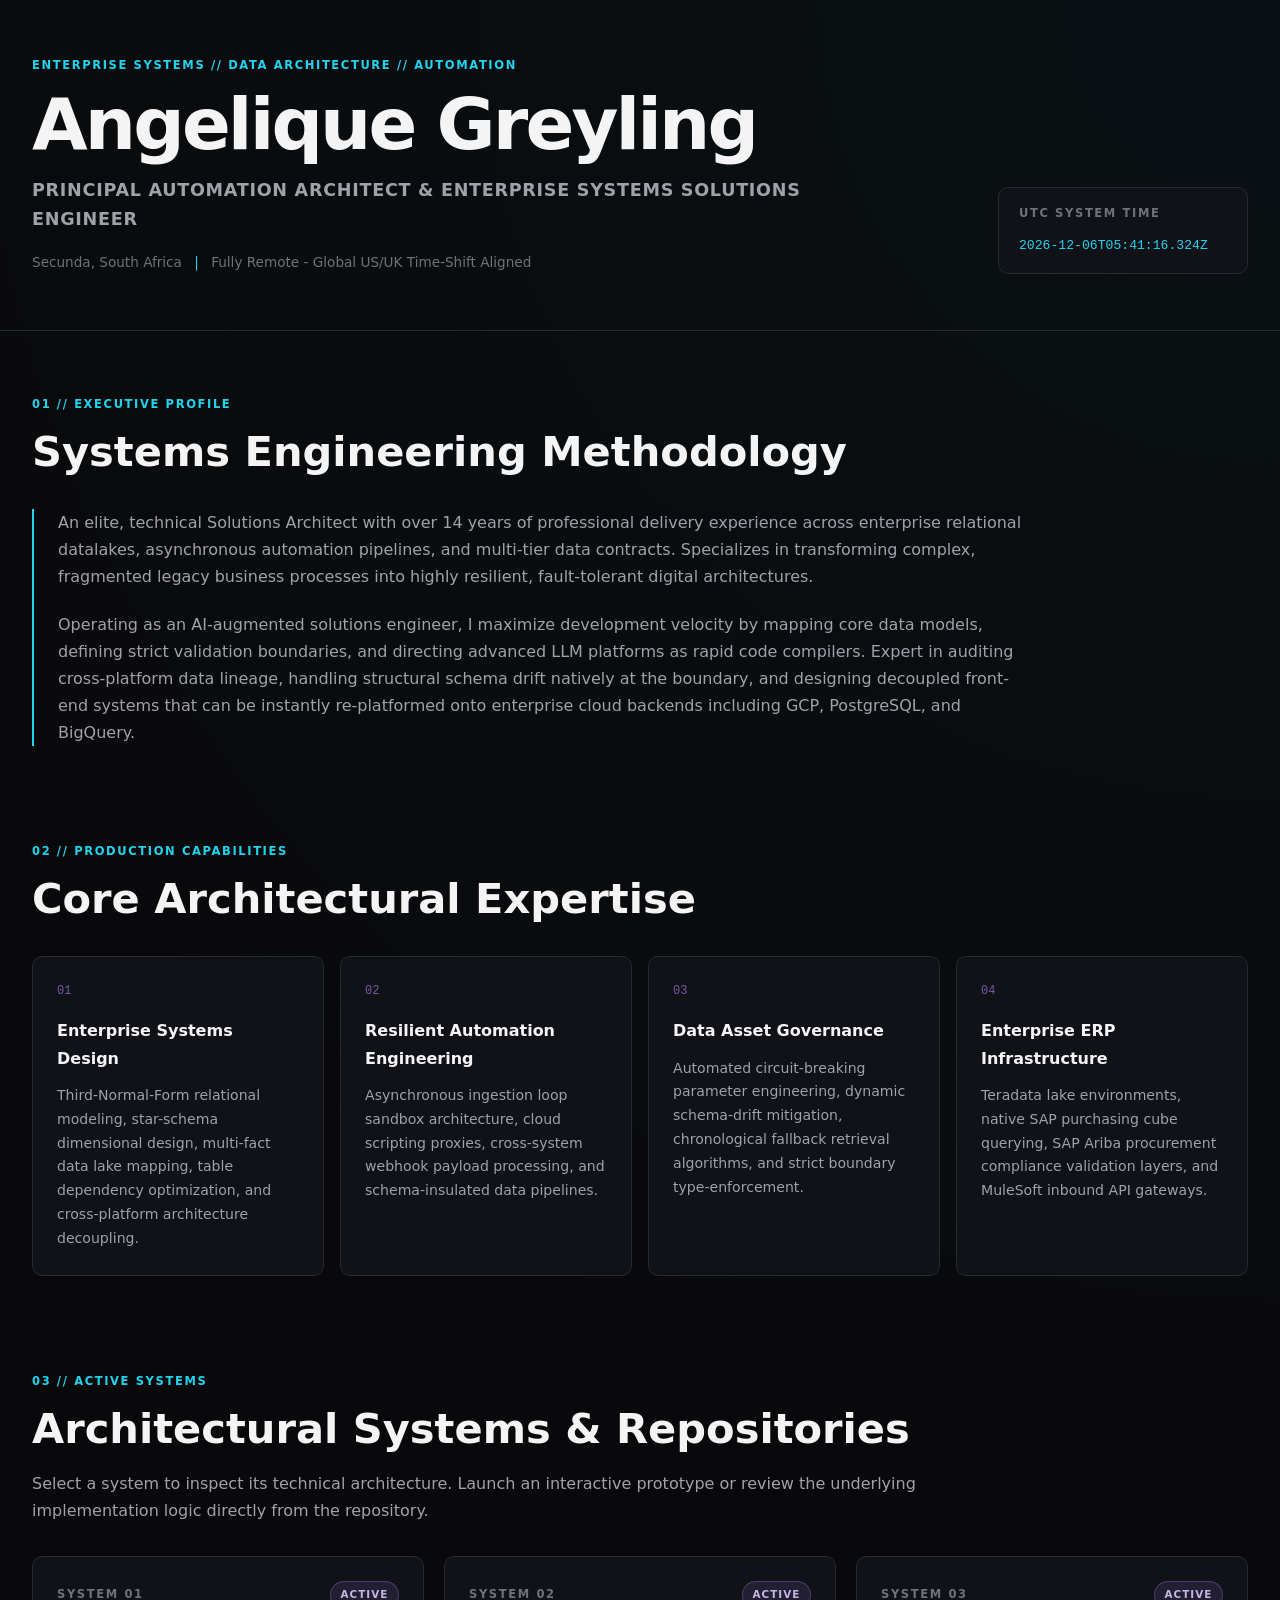
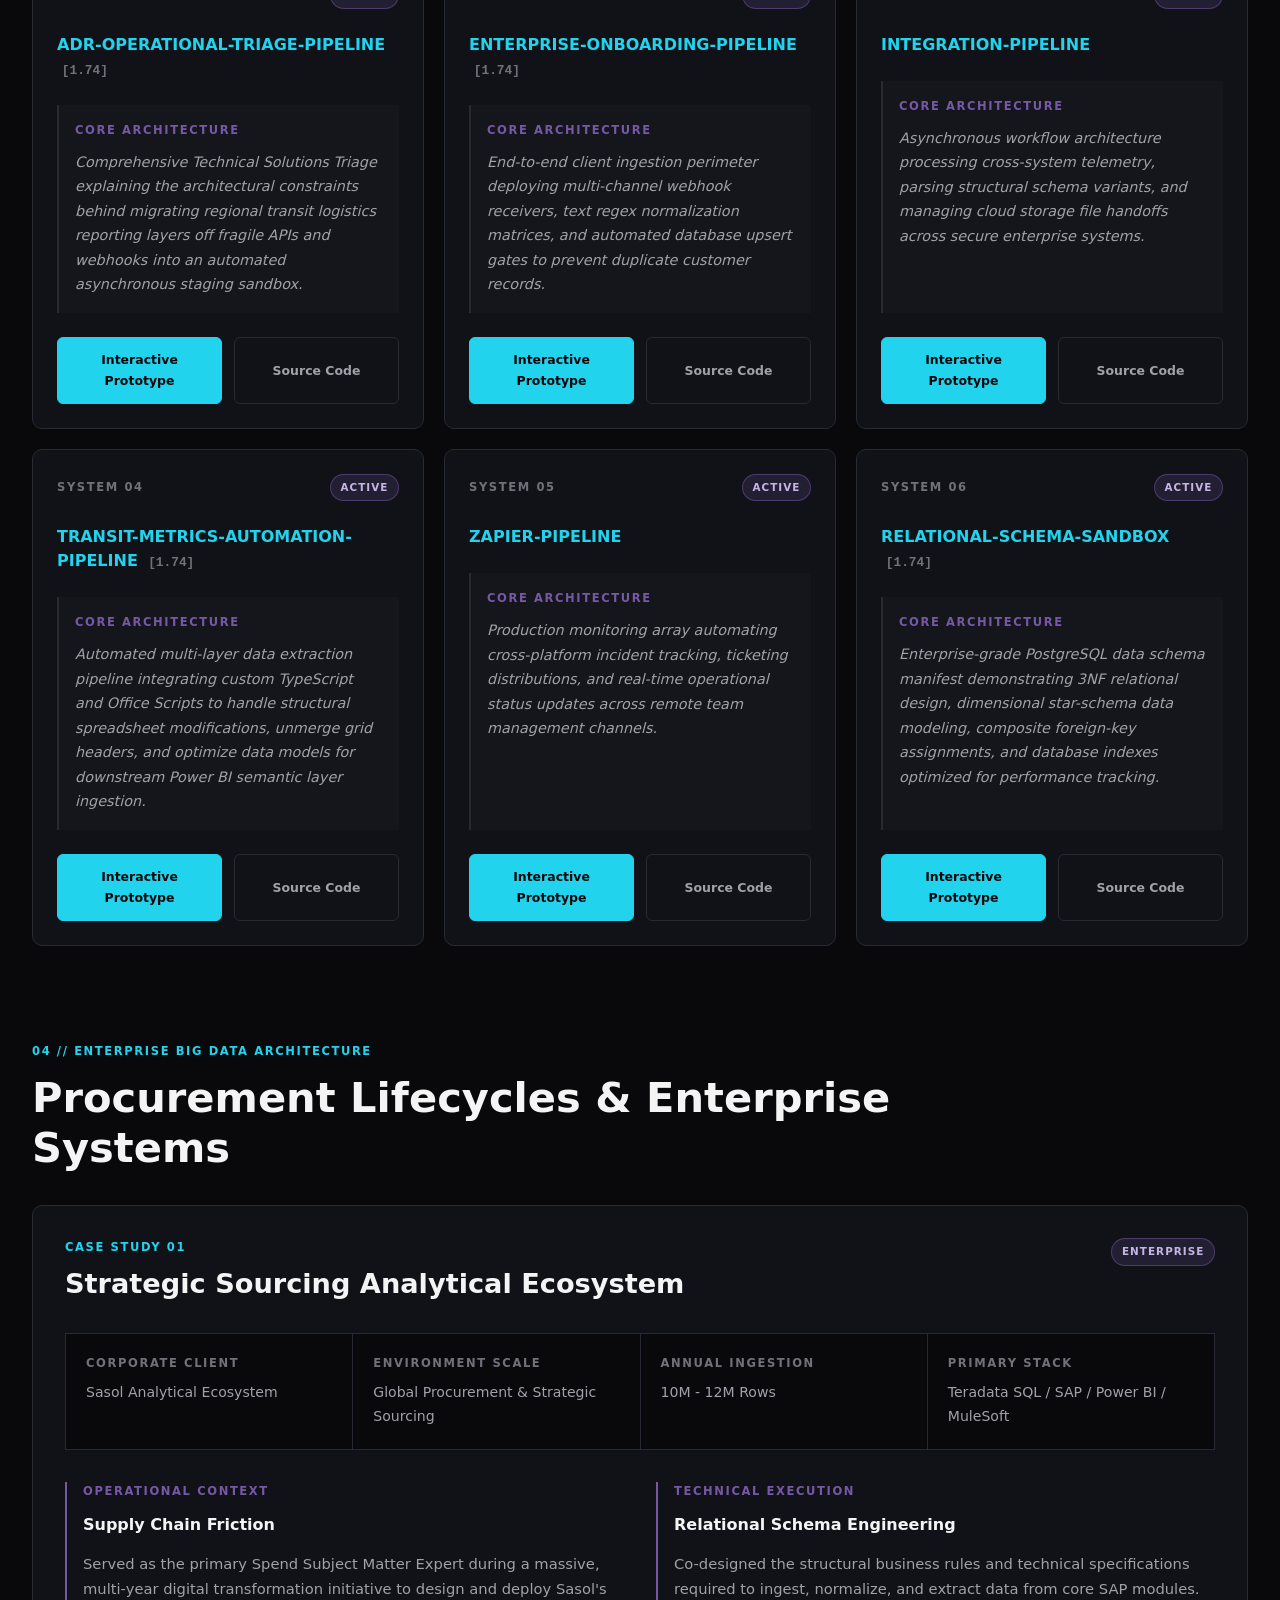
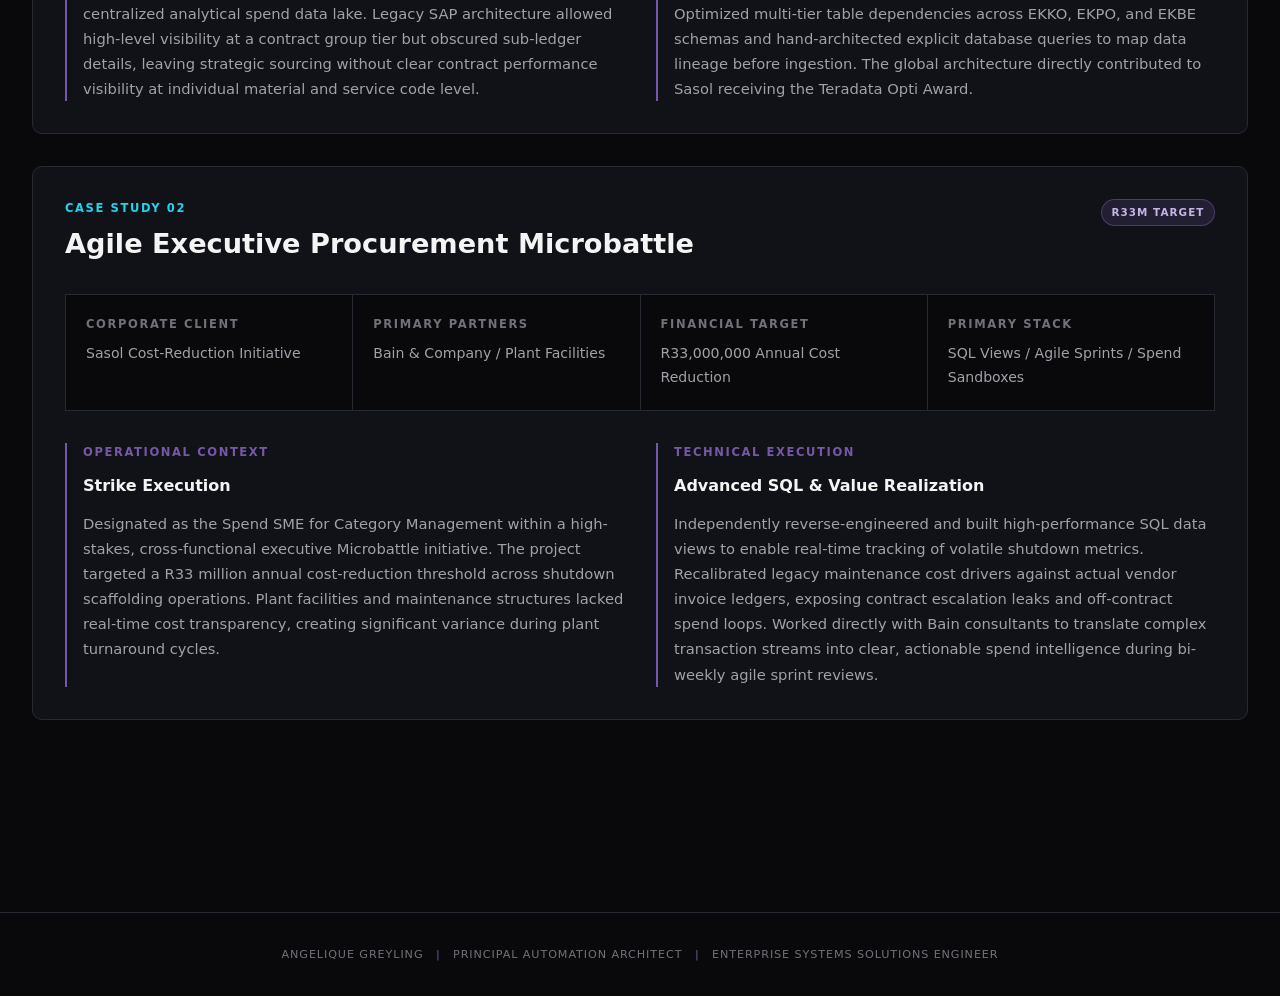
==== commit ffc471bc: "Update link from .md to .html for pipeline document" ====
--- a/index.html
+++ b/index.html
@@ -199,7 +199,7 @@
                     </div>
 
                     <h3>
-                        <a href="ADR_OPERATIONAL_TRIAGE_PIPELINE.md">
+                        <a href="ADR_OPERATIONAL_TRIAGE_PIPELINE.html">
                             ADR-OPERATIONAL-TRIAGE-PIPELINE
                         </a>
 
--- a/styles.css
+++ b/styles.css
@@ -1,11 +1,12 @@
 /* =========================================================
-   DESIGN TOKENS
+   DESIGN VARIABLES
 ========================================================= */
 
 :root {
     --background: #09090b;
     --card-background: #101217;
     --border: #272a32;
+
     --cyan: #22d3ee;
     --violet: #7658A6;
 
@@ -39,7 +40,7 @@
         radial-gradient(
             circle at top right,
             rgba(34, 211, 238, 0.04),
-            transparent 30%
+            transparent 35%
         ),
         var(--background);
 
@@ -54,7 +55,7 @@
         "Segoe UI",
         sans-serif;
 
-    line-height: 1.6;
+    line-height: 1.7;
 }
 
 
@@ -63,8 +64,9 @@
 ========================================================= */
 
 .site-header {
+    padding: 3.5rem 2rem;
+
     border-bottom: 1px solid var(--border);
-    padding: 3rem 2rem;
 }
 
 .header-content {
@@ -74,6 +76,7 @@
     display: flex;
     justify-content: space-between;
     align-items: flex-end;
+
     gap: 2rem;
 }
 
@@ -81,7 +84,9 @@
 .section-label,
 .clock-label,
 .architecture-label,
-.system-number {
+.system-number,
+.case-number,
+.metric-label {
     font-size: 0.72rem;
     font-weight: 700;
     letter-spacing: 0.14em;
@@ -94,14 +99,30 @@
 }
 
 .site-header h1 {
-    font-size: clamp(2rem, 5vw, 3.5rem);
-    line-height: 1.1;
-    letter-spacing: -0.03em;
-}
-
-.subtitle {
+    font-size: clamp(2.5rem, 6vw, 4.5rem);
+    line-height: 1;
+    letter-spacing: -0.04em;
+}
+
+.professional-title {
+    max-width: 850px;
+
     margin-top: 1rem;
-    color: var(--text-secondary);
+
+    color: var(--text-secondary);
+
+    font-size: clamp(0.9rem, 2vw, 1.1rem);
+    font-weight: 600;
+    letter-spacing: 0.04em;
+    text-transform: uppercase;
+}
+
+.contact-details {
+    margin-top: 1rem;
+
+    color: var(--text-muted);
+
+    font-size: 0.85rem;
 }
 
 .separator {
@@ -115,11 +136,12 @@
 ========================================================= */
 
 .system-clock {
-    min-width: 240px;
+    min-width: 250px;
 
     padding: 1rem 1.25rem;
 
     background: var(--card-background);
+
     border: 1px solid var(--border);
     border-radius: var(--card-radius);
 }
@@ -129,7 +151,7 @@
 
     color: var(--text-muted);
 
-    margin-bottom: 0.35rem;
+    margin-bottom: 0.4rem;
 }
 
 #utc-clock {
@@ -138,76 +160,162 @@
     font-family:
         "SFMono-Regular",
         Consolas,
-        "Liberation Mono",
         monospace;
 
-    font-size: 0.85rem;
-}
-
-
-/* =========================================================
-   MAIN CONTENT
+    font-size: 0.82rem;
+}
+
+
+/* =========================================================
+   MAIN LAYOUT
 ========================================================= */
 
 main {
     width: min(1400px, 100%);
     margin: 0 auto;
 
-    padding: 4rem 2rem 5rem;
-}
-
-.portfolio-intro {
-    max-width: 850px;
-    margin-bottom: 2.5rem;
-}
-
-.portfolio-intro h2 {
-    font-size: clamp(1.6rem, 3vw, 2.25rem);
+    padding: 4rem 2rem 6rem;
+}
+
+.content-section {
+    margin-bottom: 6rem;
+}
+
+.section-heading {
+    max-width: 900px;
+
+    margin-bottom: 2rem;
+}
+
+.section-heading h2 {
+    font-size: clamp(1.8rem, 4vw, 2.6rem);
+    line-height: 1.2;
+
     margin-bottom: 1rem;
 }
 
-.portfolio-intro > p:last-child {
-    color: var(--text-secondary);
-}
-
-
-/* =========================================================
-   CARD GRID
-========================================================= */
-
-.card-grid {
+.section-description {
+    color: var(--text-secondary);
+}
+
+
+/* =========================================================
+   EXECUTIVE PROFILE
+========================================================= */
+
+.profile-content {
+    max-width: 1000px;
+
+    padding-left: 1.5rem;
+
+    border-left: 2px solid var(--cyan);
+}
+
+.profile-content p {
+    color: var(--text-secondary);
+
+    font-size: 1rem;
+
+    margin-bottom: 1.25rem;
+}
+
+.profile-content p:last-child {
+    margin-bottom: 0;
+}
+
+
+/* =========================================================
+   EXPERTISE GRID
+========================================================= */
+
+.expertise-grid {
     display: grid;
 
     grid-template-columns:
-        repeat(auto-fit, minmax(320px, 1fr));
-
-    gap: 1.25rem;
-}
-
-
-/* =========================================================
-   CARD COMPONENT
-========================================================= */
-
-.card {
-    display: flex;
-    flex-direction: column;
-
-    min-height: 340px;
-
+        repeat(auto-fit, minmax(250px, 1fr));
+
+    gap: 1rem;
+}
+
+.expertise-card {
     padding: 1.5rem;
 
     background: var(--card-background);
 
     border: 1px solid var(--border);
     border-radius: var(--card-radius);
-
-    cursor: pointer;
 
     transition:
         transform var(--transition),
         border-color var(--transition),
         box-shadow var(--transition);
+}
+
+.expertise-card:hover {
+    transform: translateY(-4px);
+
+    border-color: var(--violet);
+
+    box-shadow:
+        0 12px 30px rgba(0, 0, 0, 0.2);
+}
+
+.expertise-number {
+    display: block;
+
+    color: var(--violet);
+
+    font-family: monospace;
+    font-size: 0.75rem;
+
+    margin-bottom: 1rem;
+}
+
+.expertise-card h3 {
+    margin-bottom: 0.75rem;
+
+    font-size: 1rem;
+}
+
+.expertise-card p {
+    color: var(--text-secondary);
+
+    font-size: 0.88rem;
+}
+
+
+/* =========================================================
+   SYSTEM CARD GRID
+========================================================= */
+
+.card-grid {
+    display: grid;
+
+    grid-template-columns:
+        repeat(auto-fit, minmax(320px, 1fr));
+
+    gap: 1.25rem;
+}
+
+.card {
+    display: flex;
+    flex-direction: column;
+
+    min-height: 350px;
+
+    padding: 1.5rem;
+
+    background: var(--card-background);
+
+    border: 1px solid var(--border);
+    border-radius: var(--card-radius);
+
+    cursor: pointer;
+
+    transition:
+        transform var(--transition),
+        border-color var(--transition),
+        box-shadow var(--transition);
 
     outline: none;
 }
@@ -218,33 +326,25 @@
     border-color: var(--cyan);
 
     box-shadow:
-        0 0 0 1px rgba(34, 211, 238, 0.12),
+        0 0 0 1px rgba(34, 211, 238, 0.1),
         0 12px 35px rgba(0, 0, 0, 0.25);
+}
+
+.card.highlight {
+    border-color: var(--violet);
+
+    box-shadow:
+        0 0 0 1px rgba(118, 88, 166, 0.5),
+        0 0 30px rgba(118, 88, 166, 0.12);
 }
 
 .card:focus-visible {
     border-color: var(--cyan);
-
-    box-shadow:
-        0 0 0 3px rgba(34, 211, 238, 0.18);
-}
-
-
-/* =========================================================
-   ACTIVE / HIGHLIGHT STATE
-========================================================= */
-
-.card.highlight {
-    border-color: var(--violet);
-
-    box-shadow:
-        0 0 0 1px rgba(118, 88, 166, 0.45),
-        0 0 25px rgba(118, 88, 166, 0.12);
-}
-
-
-/* =========================================================
-   CARD HEADER
+}
+
+
+/* =========================================================
+   SYSTEM CARD CONTENT
 ========================================================= */
 
 .card-topline {
@@ -260,27 +360,25 @@
 }
 
 .status-badge {
-    padding: 0.25rem 0.55rem;
+    display: inline-block;
+
+    padding: 0.25rem 0.6rem;
 
     background: rgba(118, 88, 166, 0.2);
-    color: #b9a5df;
 
     border: 1px solid rgba(118, 88, 166, 0.5);
     border-radius: 999px;
+
+    color: #c4b5e5;
 
     font-size: 0.65rem;
     font-weight: 700;
     letter-spacing: 0.1em;
 }
 
-
-/* =========================================================
-   SYSTEM TITLE
-========================================================= */
-
 .card h3 {
-    font-size: 1.05rem;
-    line-height: 1.4;
+    font-size: 1rem;
+    line-height: 1.5;
 
     margin-bottom: 1.5rem;
 
@@ -290,33 +388,20 @@
 .card h3 a {
     color: var(--cyan);
     text-decoration: none;
-
-    transition: opacity var(--transition);
 }
 
 .card h3 a:hover {
-    opacity: 0.75;
+    text-decoration: underline;
 }
 
 .version {
-    display: inline-block;
-
-    margin-left: 0.35rem;
+    margin-left: 0.3rem;
 
     color: var(--text-muted);
 
-    font-family:
-        "SFMono-Regular",
-        Consolas,
-        monospace;
-
+    font-family: monospace;
     font-size: 0.8rem;
 }
-
-
-/* =========================================================
-   ARCHITECTURE DESCRIPTION
-========================================================= */
 
 .architecture {
     flex-grow: 1;
@@ -341,13 +426,13 @@
 .architecture p {
     color: var(--text-secondary);
 
-    font-size: 0.92rem;
+    font-size: 0.9rem;
     font-style: italic;
 }
 
 
 /* =========================================================
-   ACTION BUTTONS
+   BUTTONS
 ========================================================= */
 
 .card-actions {
@@ -363,7 +448,6 @@
     align-items: center;
 
     flex: 1;
-
     min-width: 130px;
 
     padding: 0.7rem 1rem;
@@ -371,7 +455,7 @@
     border: 1px solid var(--border);
     border-radius: 6px;
 
-    font-size: 0.8rem;
+    font-size: 0.78rem;
     font-weight: 700;
 
     text-align: center;
@@ -385,23 +469,145 @@
 
 .button-primary {
     background: var(--cyan);
+
     border-color: var(--cyan);
-    color: #09090b;
+
+    color: var(--background);
 }
 
 .button-primary:hover {
     background: transparent;
+
     color: var(--cyan);
 }
 
 .button-secondary {
     background: transparent;
+
     color: var(--text-secondary);
 }
 
 .button-secondary:hover {
     border-color: var(--violet);
+
     color: #c4b5e5;
+}
+
+
+/* =========================================================
+   CASE STUDIES
+========================================================= */
+
+.case-studies {
+    margin-top: 2rem;
+}
+
+.case-study {
+    margin-bottom: 2rem;
+
+    padding: 2rem;
+
+    background: var(--card-background);
+
+    border: 1px solid var(--border);
+    border-radius: var(--card-radius);
+}
+
+.case-header {
+    display: flex;
+    justify-content: space-between;
+    align-items: flex-start;
+
+    gap: 2rem;
+
+    margin-bottom: 2rem;
+}
+
+.case-number {
+    display: block;
+
+    color: var(--cyan);
+
+    margin-bottom: 0.5rem;
+}
+
+.case-header h3 {
+    font-size: clamp(1.2rem, 3vw, 1.7rem);
+    line-height: 1.3;
+}
+
+
+/* =========================================================
+   CASE STUDY METRICS
+========================================================= */
+
+.metrics-grid {
+    display: grid;
+
+    grid-template-columns:
+        repeat(auto-fit, minmax(200px, 1fr));
+
+    gap: 1px;
+
+    background: var(--border);
+
+    border: 1px solid var(--border);
+
+    margin-bottom: 2rem;
+}
+
+.metric {
+    padding: 1.25rem;
+
+    background: var(--background);
+}
+
+.metric-label {
+    display: block;
+
+    color: var(--text-muted);
+
+    margin-bottom: 0.5rem;
+}
+
+.metric-value {
+    display: block;
+
+    color: var(--text-secondary);
+
+    font-size: 0.88rem;
+}
+
+
+/* =========================================================
+   CASE STUDY CONTENT
+========================================================= */
+
+.case-content {
+    display: grid;
+
+    grid-template-columns:
+        repeat(auto-fit, minmax(280px, 1fr));
+
+    gap: 2rem;
+}
+
+.case-block {
+    padding-left: 1rem;
+
+    border-left: 2px solid var(--violet);
+}
+
+.case-block h4 {
+    margin-bottom: 0.75rem;
+
+    font-size: 1rem;
+}
+
+.case-block p {
+    color: var(--text-secondary);
+
+    font-size: 0.92rem;
 }
 
 
@@ -418,12 +624,13 @@
 
     text-align: center;
 
-    font-size: 0.72rem;
+    font-size: 0.7rem;
     letter-spacing: 0.08em;
 }
 
 .site-footer span {
     color: var(--violet);
+
     margin: 0 0.5rem;
 }
 
@@ -432,10 +639,10 @@
    RESPONSIVE DESIGN
 ========================================================= */
 
-@media (max-width: 750px) {
+@media (max-width: 800px) {
 
     .site-header {
-        padding: 2rem 1.25rem;
+        padding: 2.5rem 1.25rem;
     }
 
     .header-content {
@@ -448,15 +655,18 @@
     }
 
     main {
-        padding:
-            3rem 1.25rem
-            4rem;
-    }
-
-}
-
-
-@media (max-width: 450px) {
+        padding: 3rem 1.25rem 4rem;
+    }
+
+    .case-header {
+        flex-direction: column;
+        gap: 1rem;
+    }
+
+}
+
+
+@media (max-width: 500px) {
 
     .card-grid {
         grid-template-columns: 1fr;
@@ -470,4 +680,12 @@
         width: 100%;
     }
 
-}
+    .case-study {
+        padding: 1.25rem;
+    }
+
+    .contact-details {
+        line-height: 1.8;
+    }
+
+}
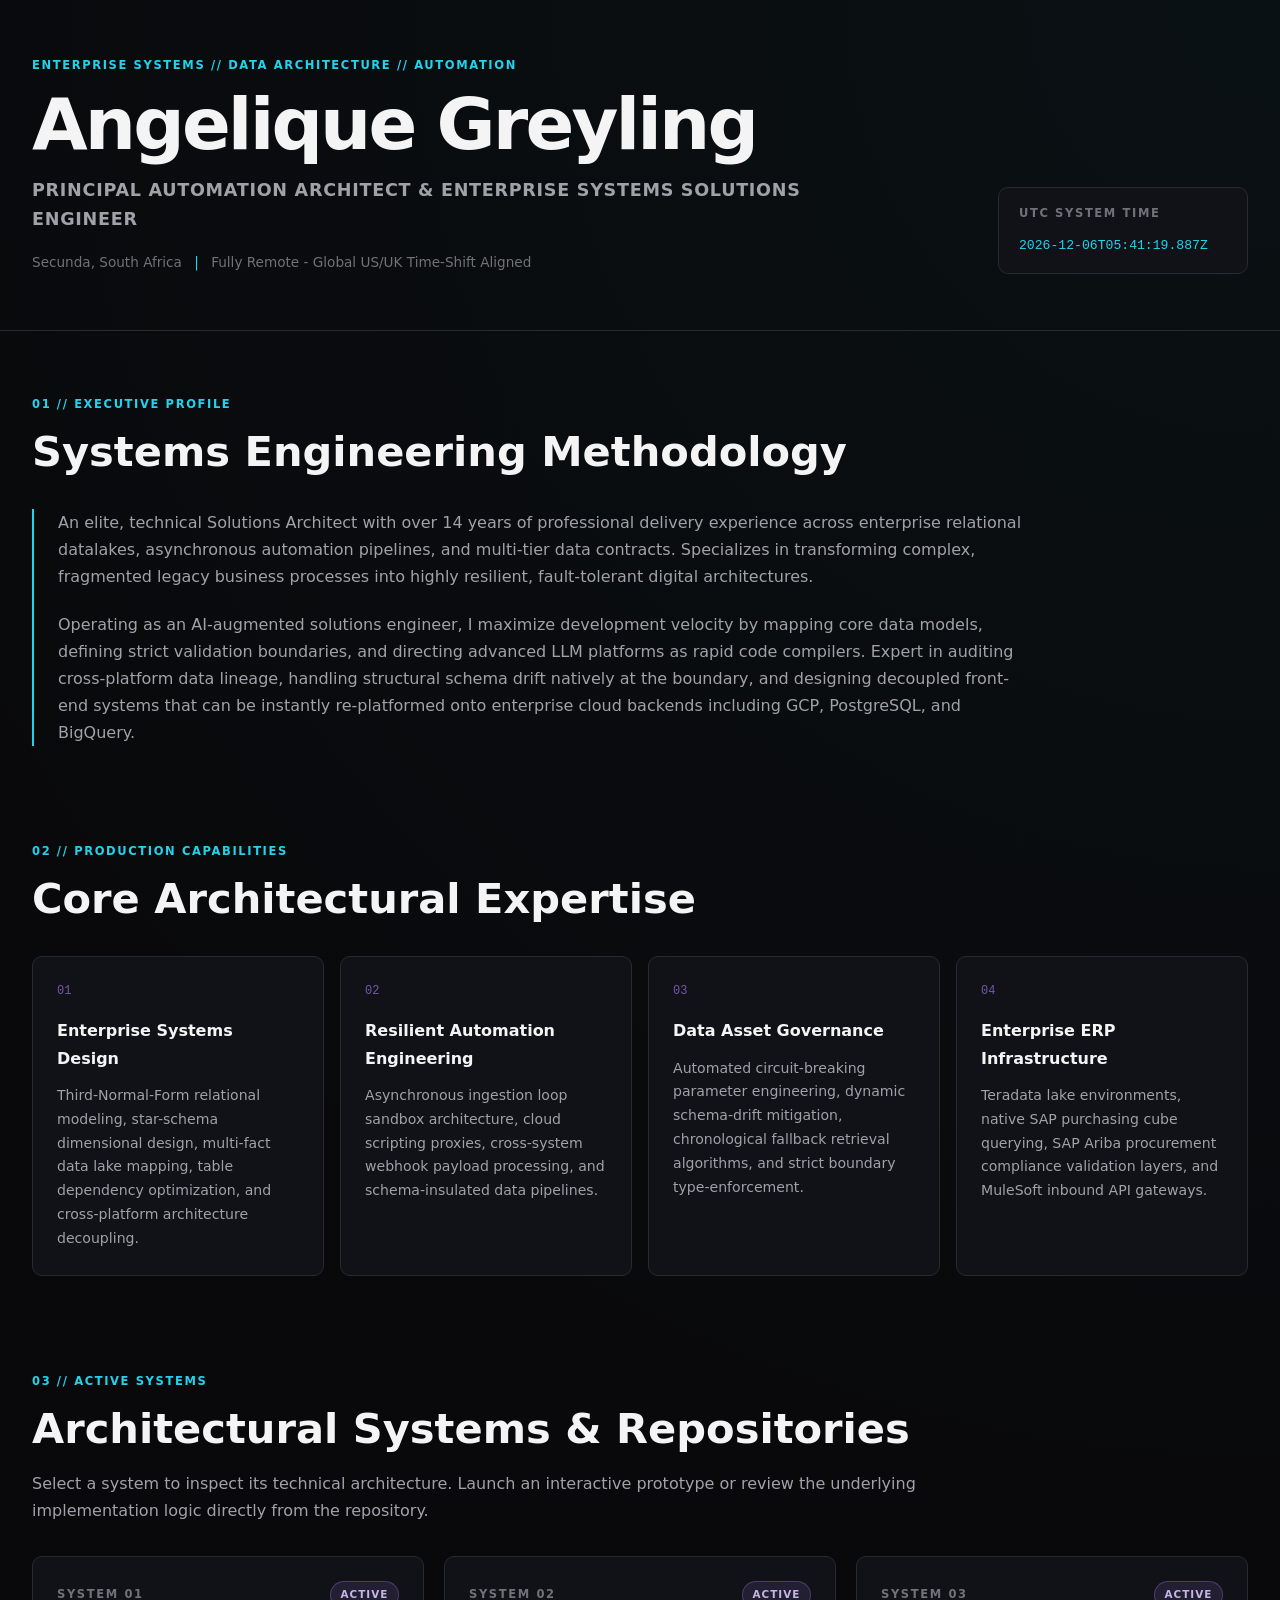
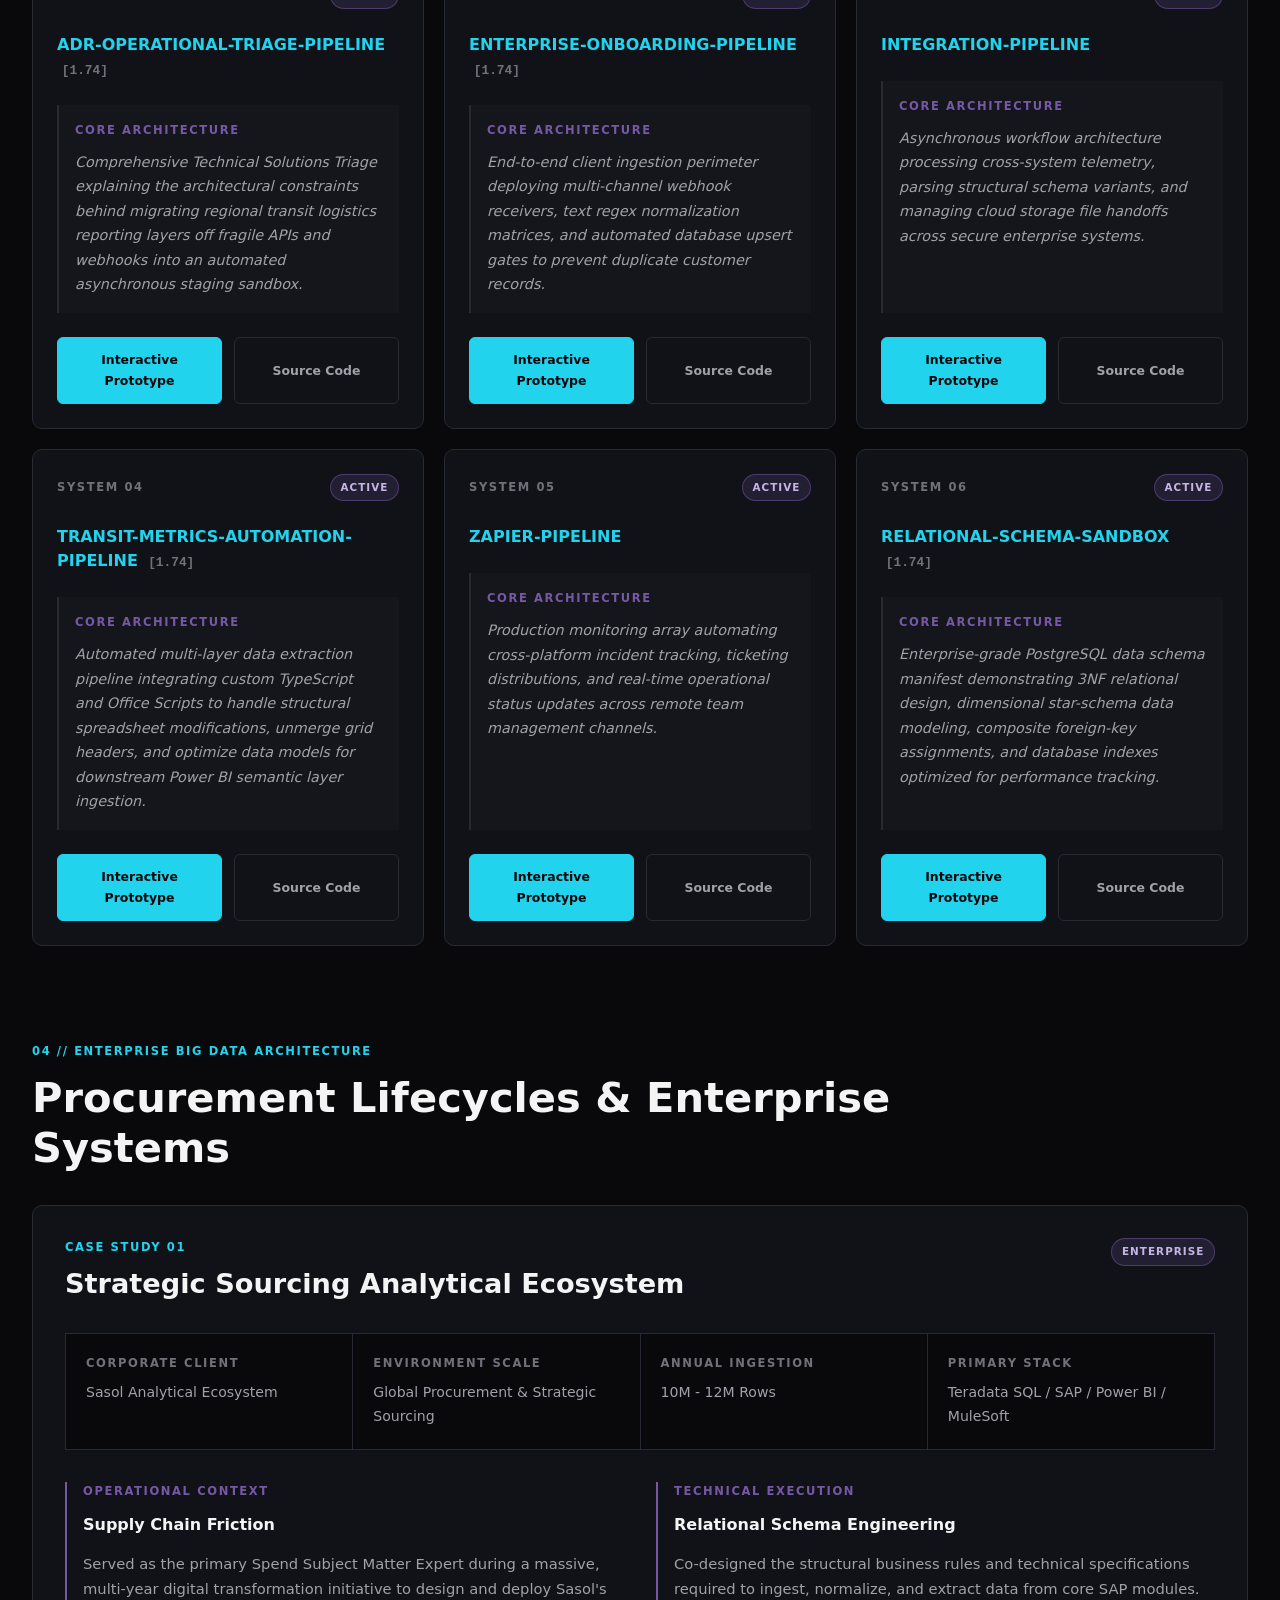
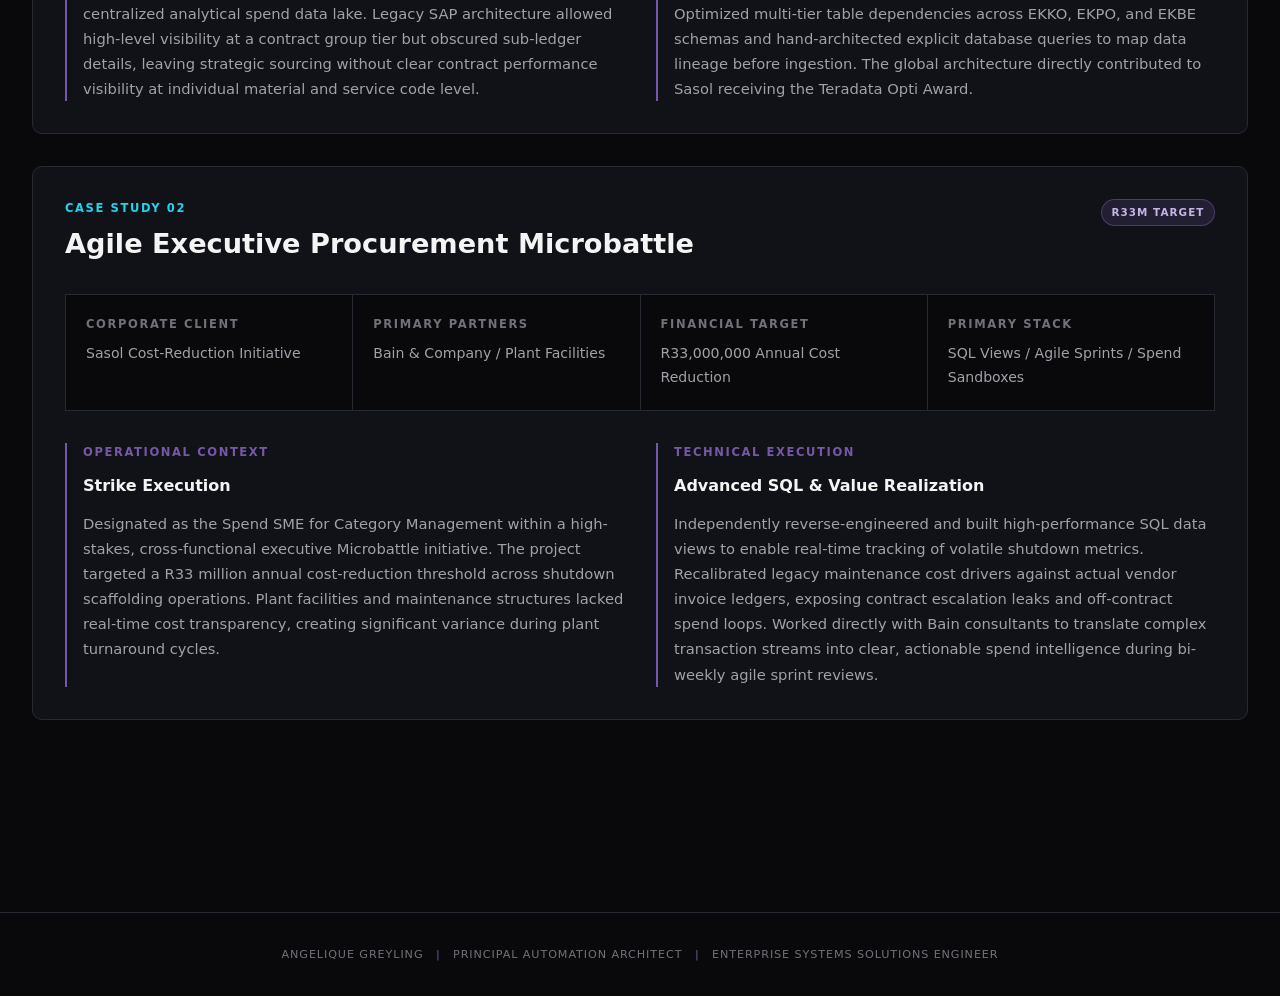
==== commit de2d019e: "Update index.html" ====
--- a/index.html
+++ b/index.html
@@ -253,7 +253,7 @@
                     </div>
 
                     <h3>
-                        <a href="ENTERPRISE_ONBOARDING_PIPELINE.md">
+                        <a href="ENTERPRISE_ONBOARDING_PIPELINE.html">
                             ENTERPRISE-ONBOARDING-PIPELINE
                         </a>
 
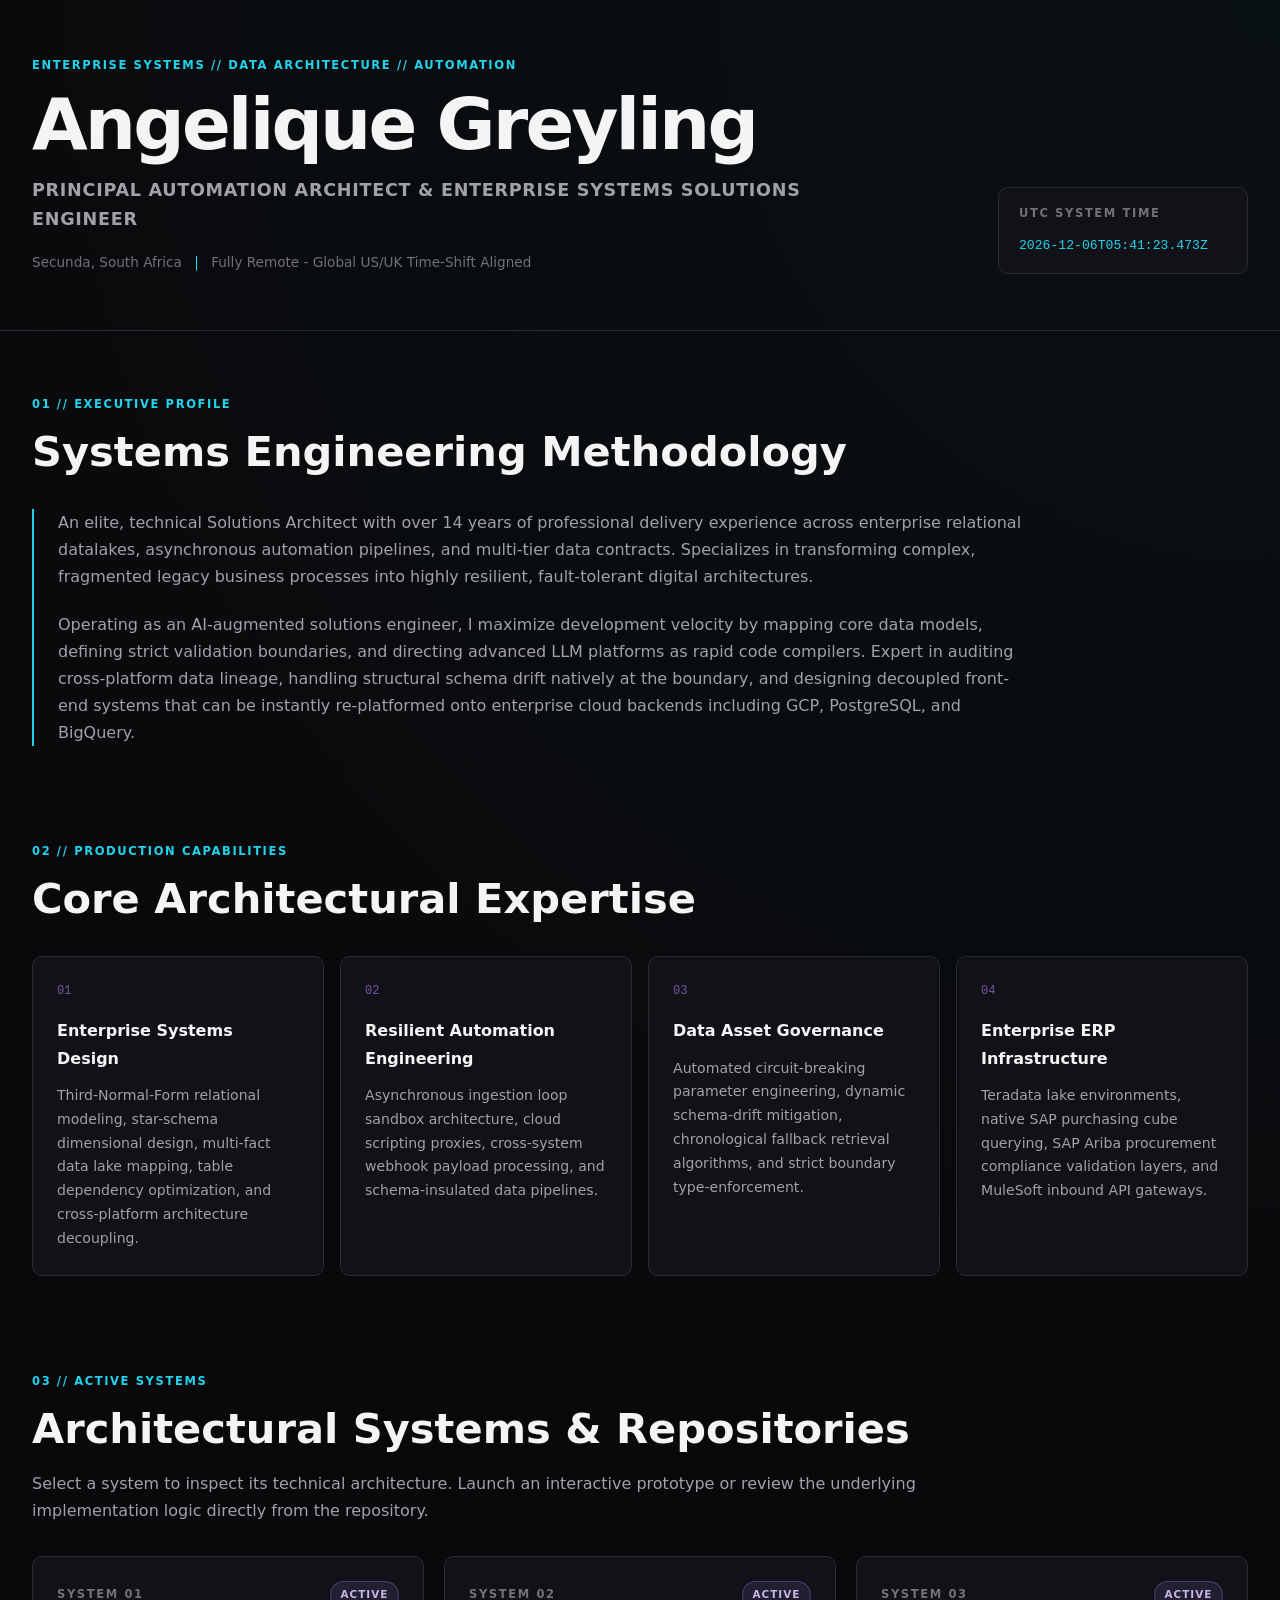
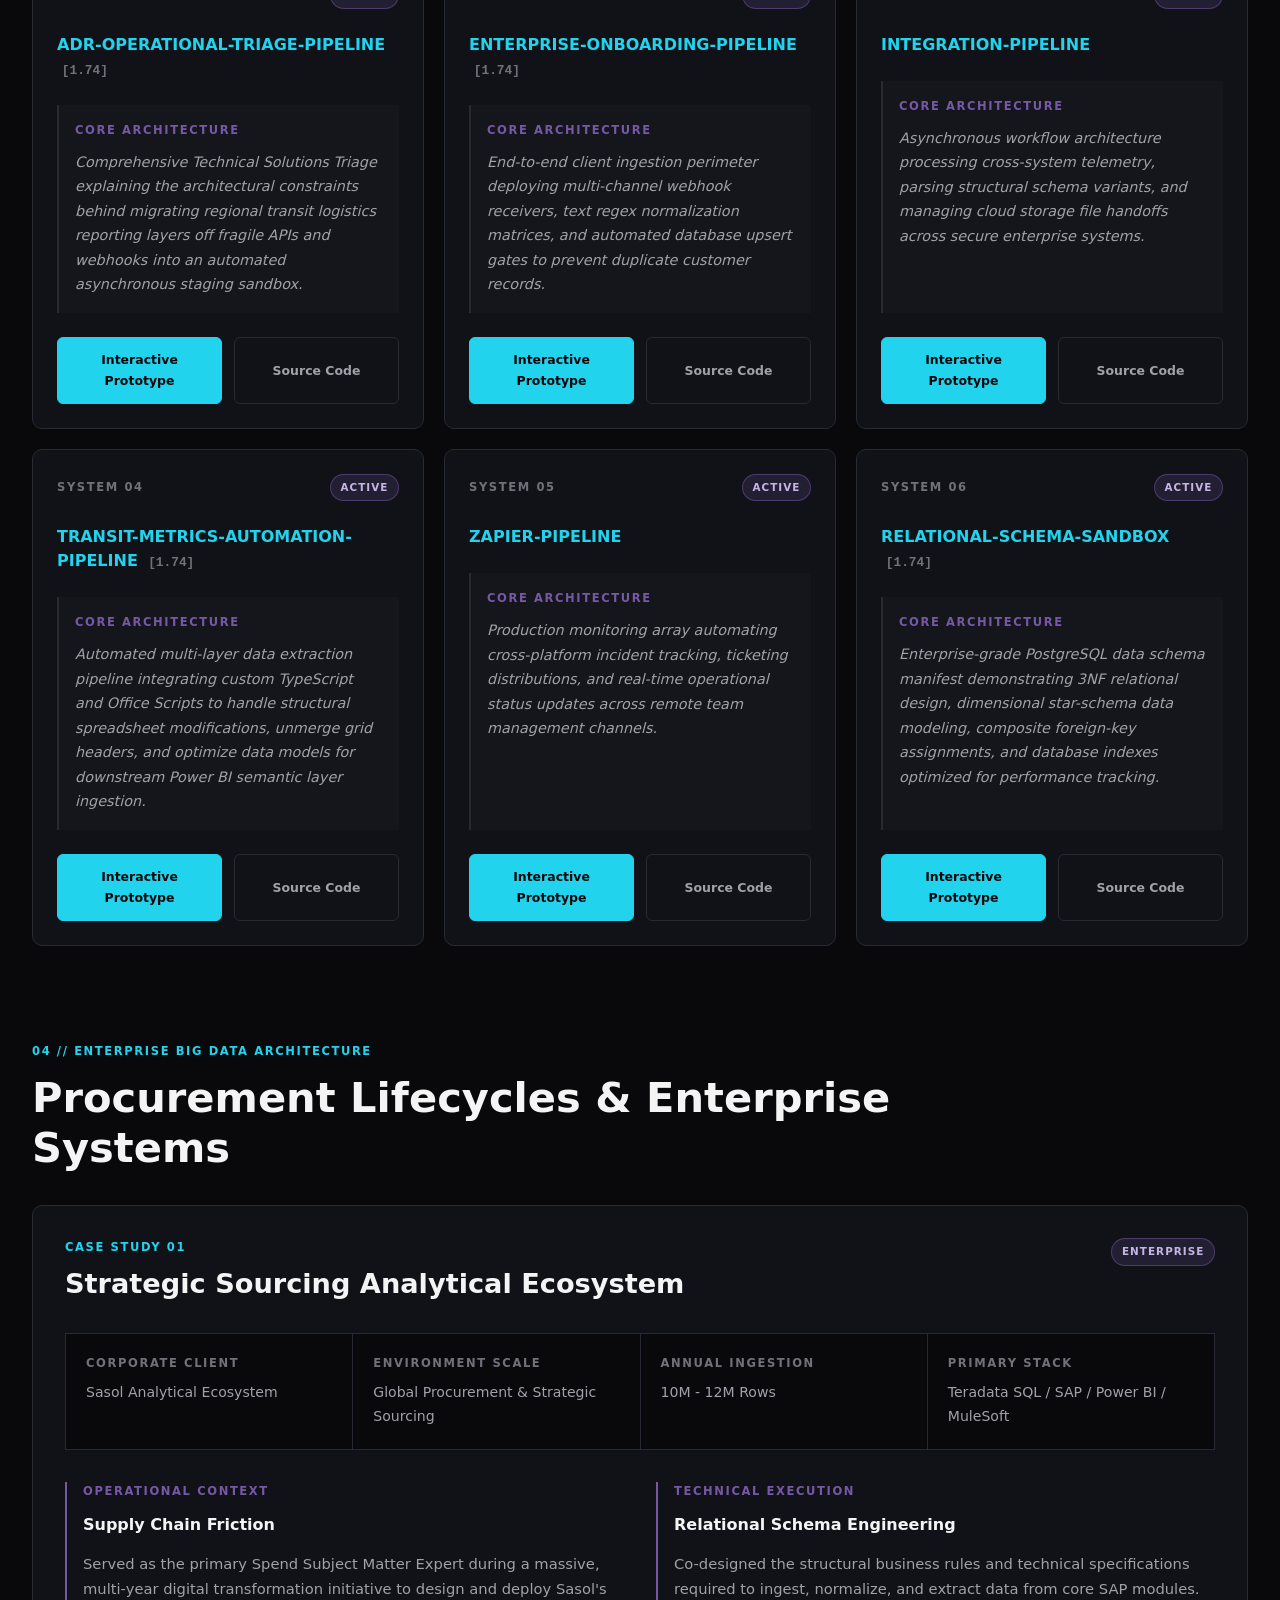
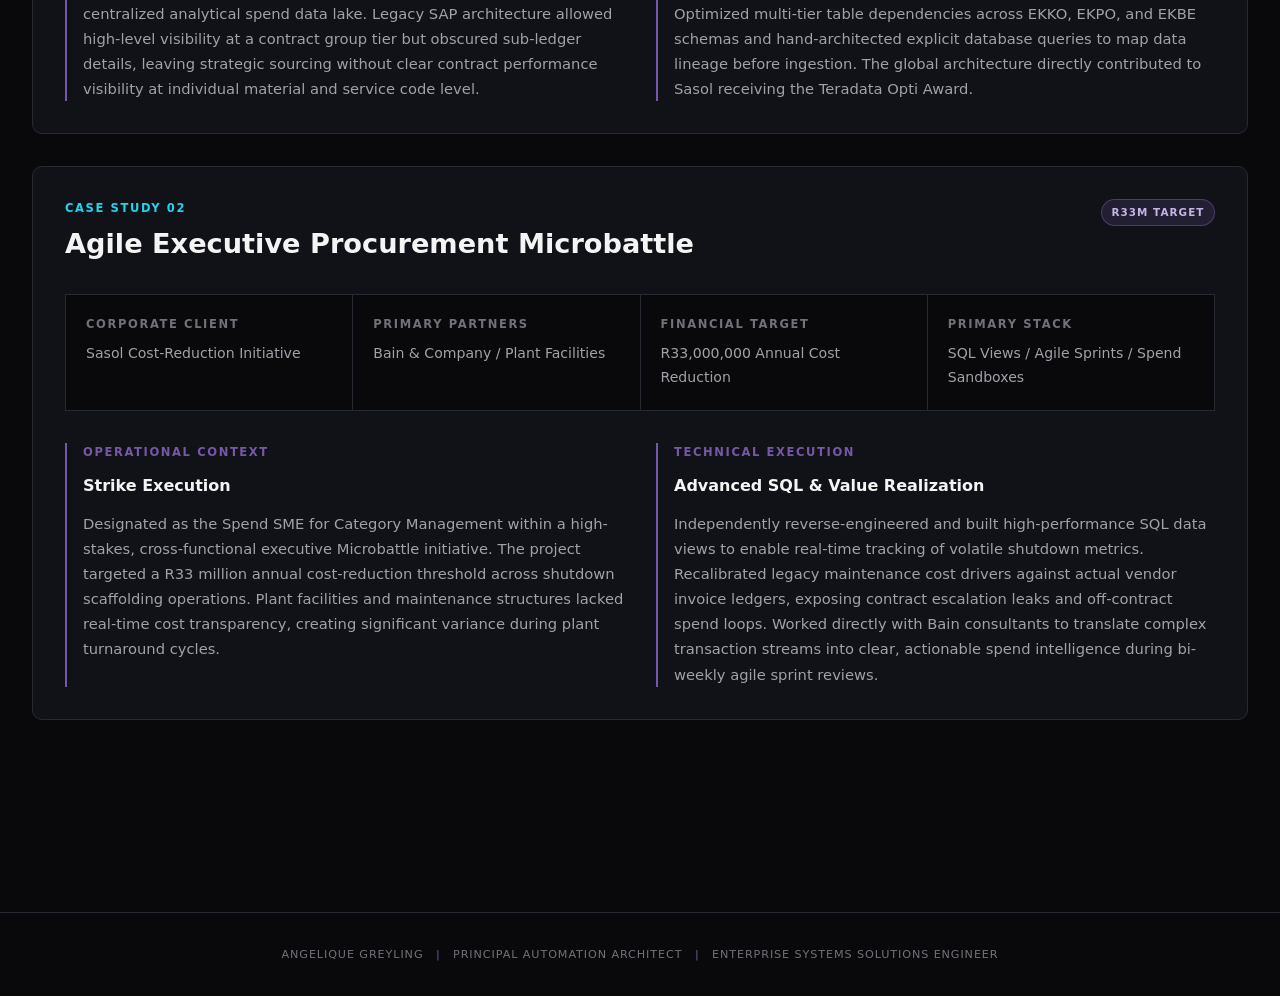
==== commit 859426ae: "Update index.html" ====
--- a/index.html
+++ b/index.html
@@ -306,7 +306,7 @@
                     </div>
 
                     <h3>
-                        <a href="INTEGRATION_PIPELINE.md">
+                        <a href="INTEGRATION_PIPELINE.html">
                             INTEGRATION-PIPELINE
                         </a>
                     </h3>
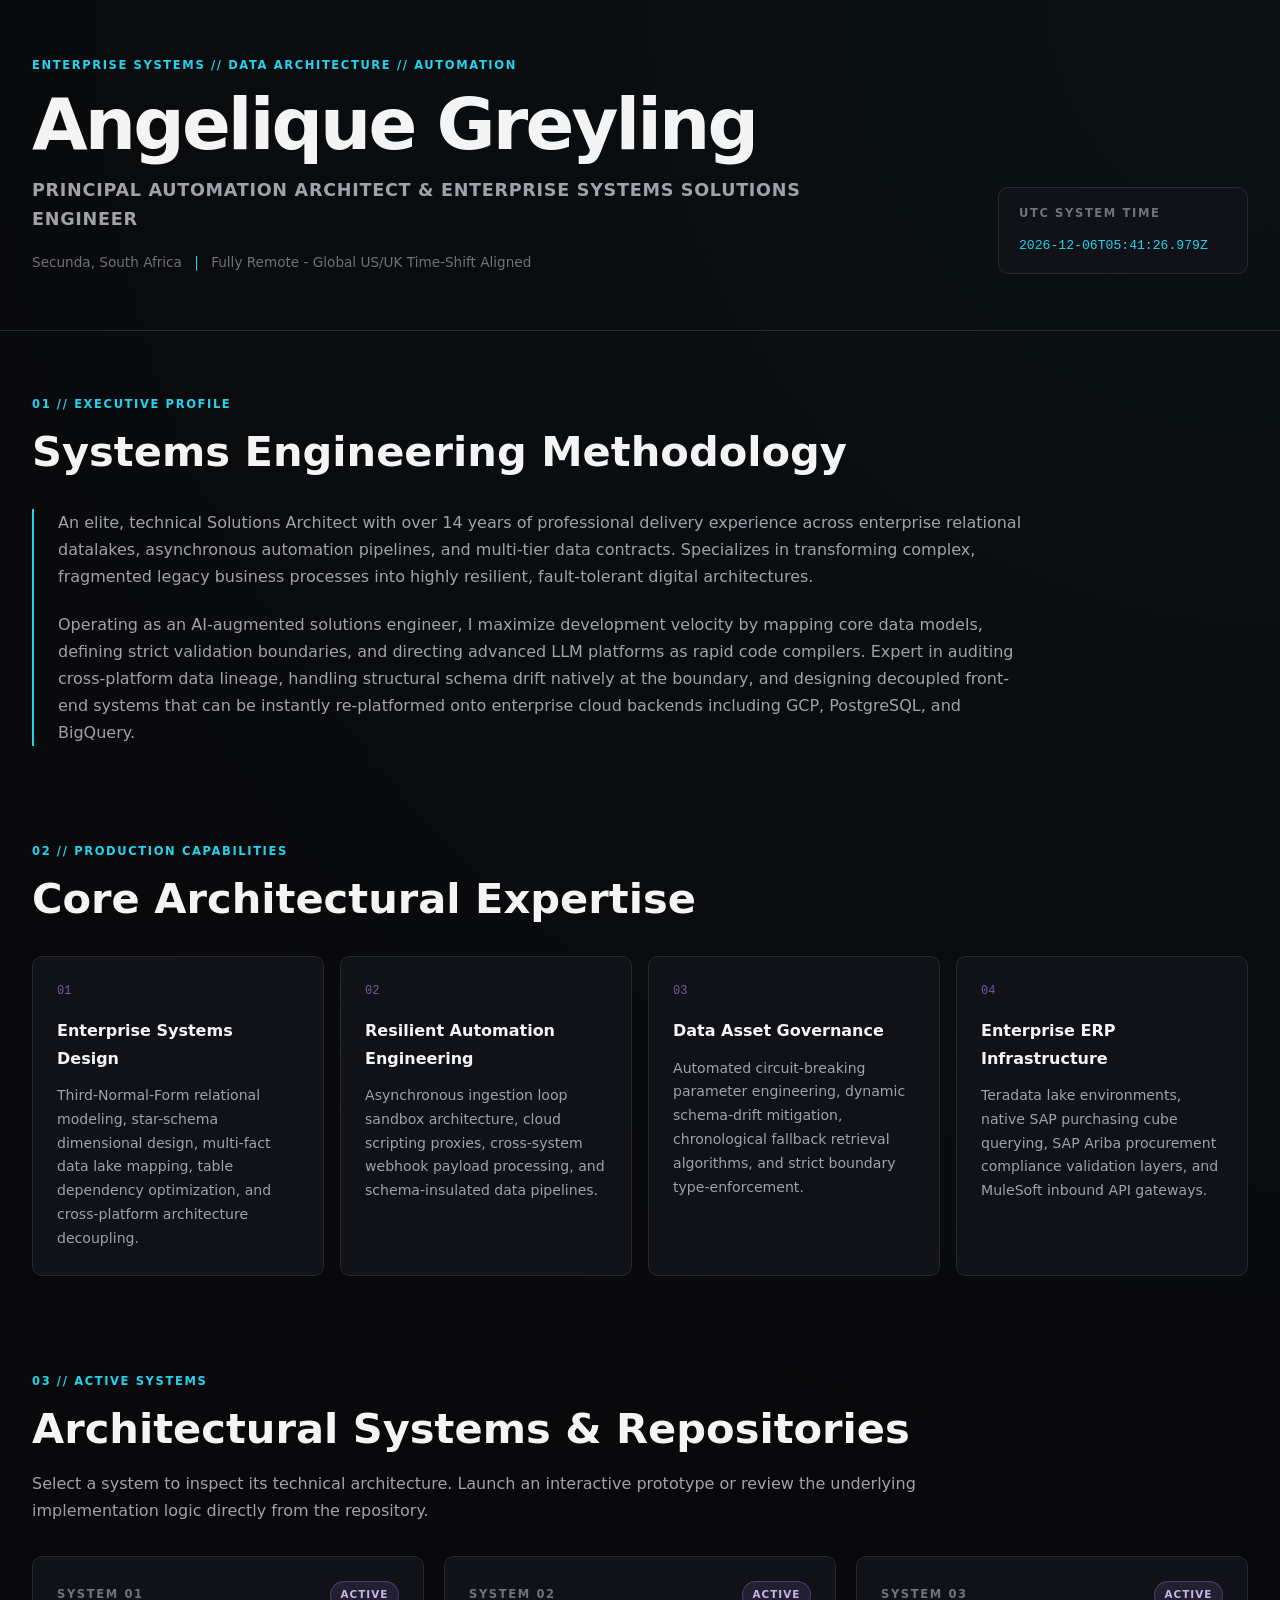
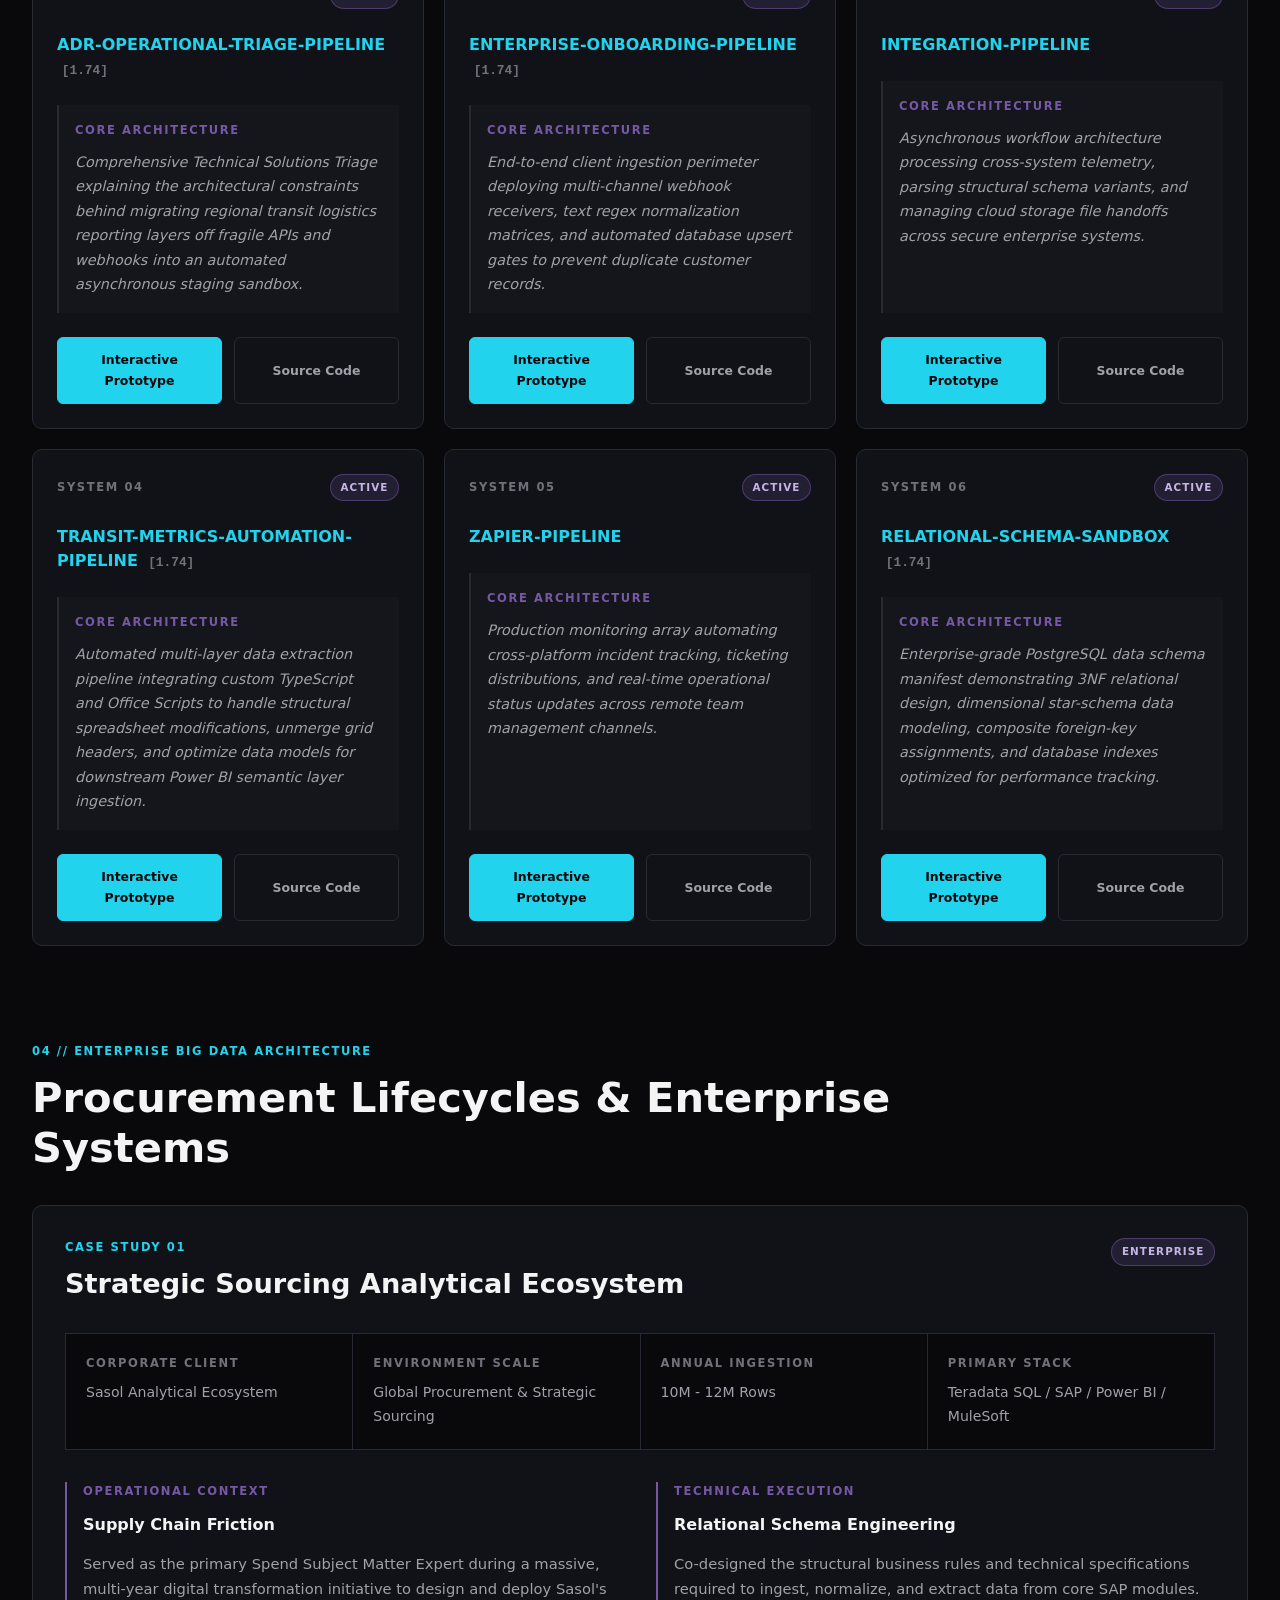
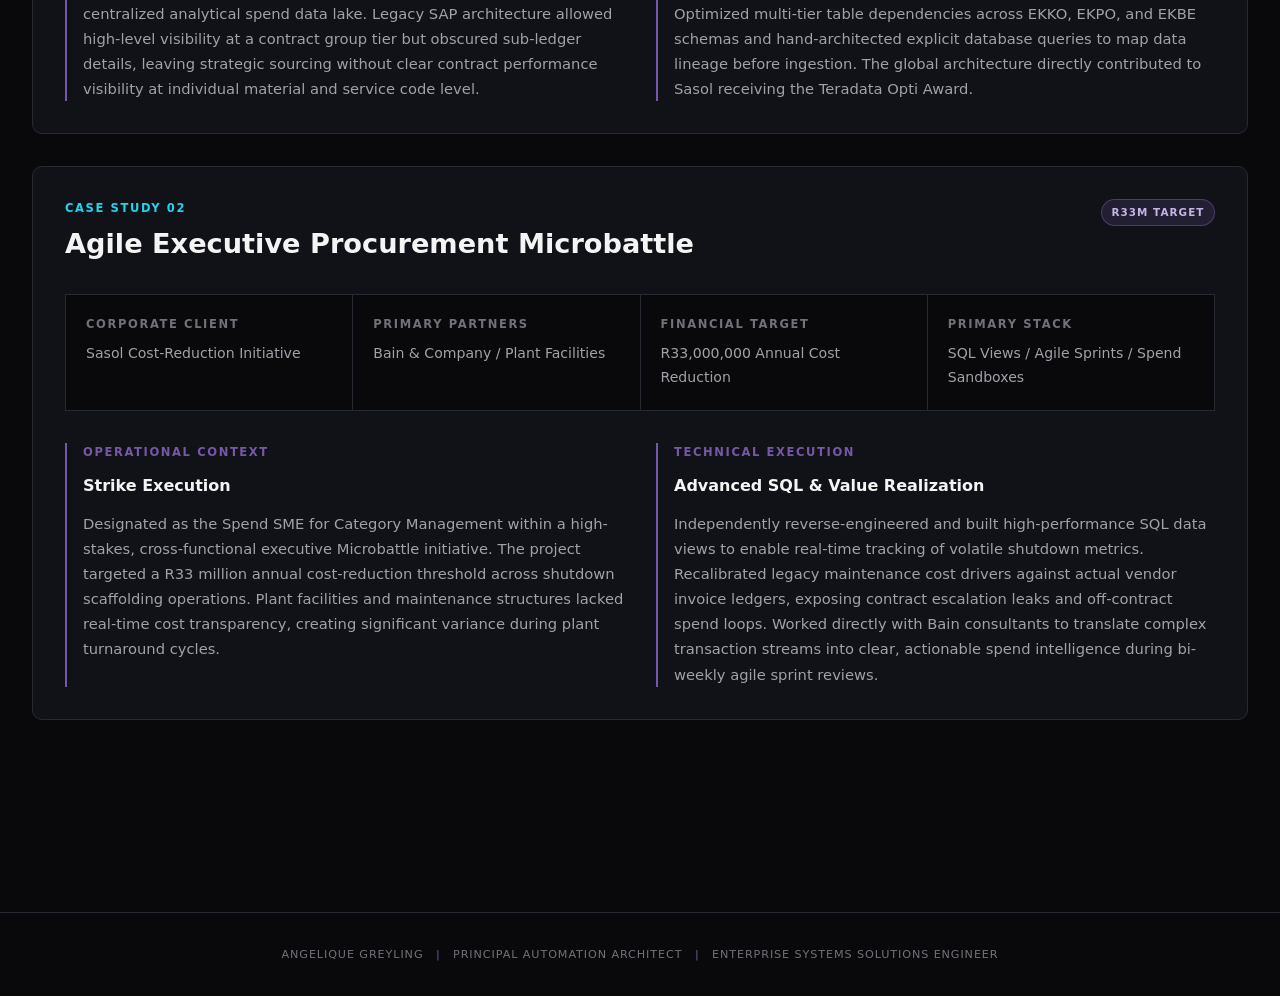
==== commit 3b0a19a5: "Update link from .md to .html for pipeline" ====
--- a/index.html
+++ b/index.html
@@ -357,7 +357,7 @@
                     </div>
 
                     <h3>
-                        <a href="TRANSIT_METRICS_AUTOMATION_PIPELINE.md">
+                        <a href="TRANSIT_METRICS_AUTOMATION_PIPELINE.html">
                             TRANSIT-METRICS-AUTOMATION-PIPELINE
                         </a>
 
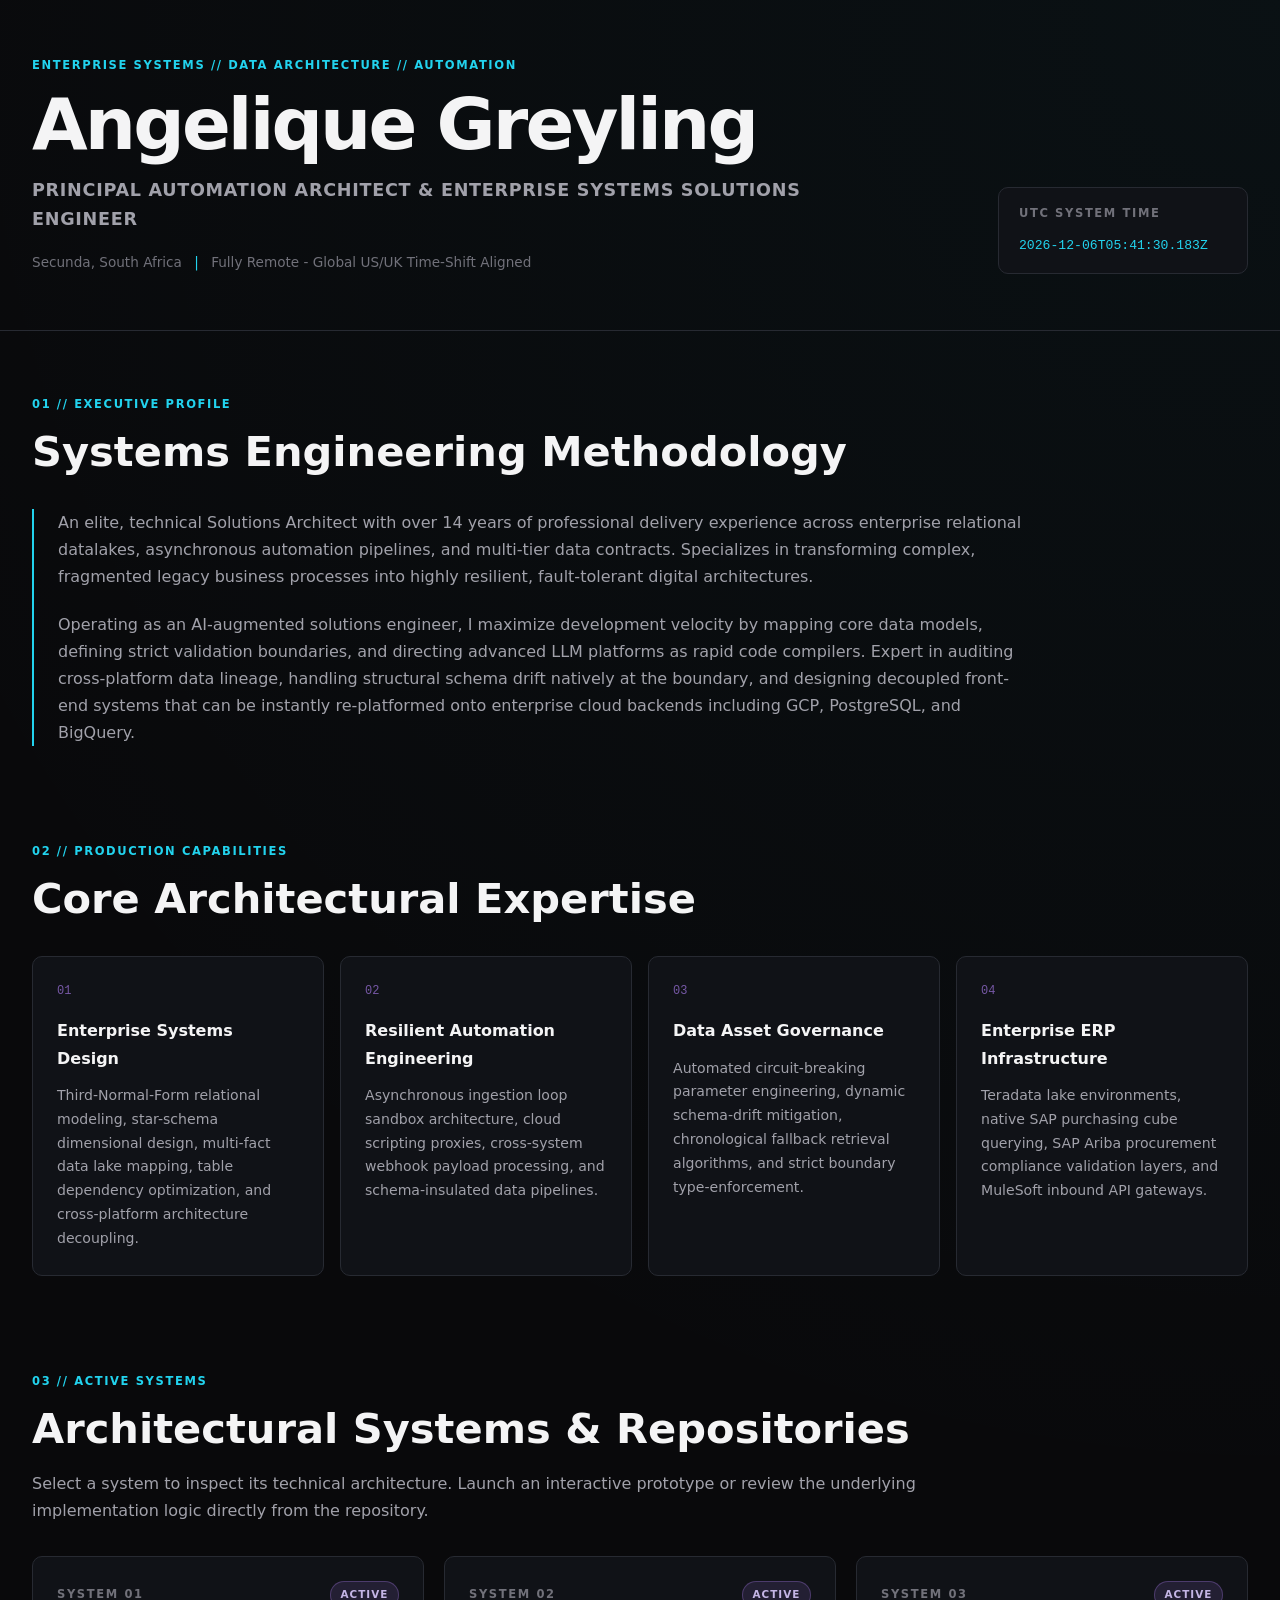
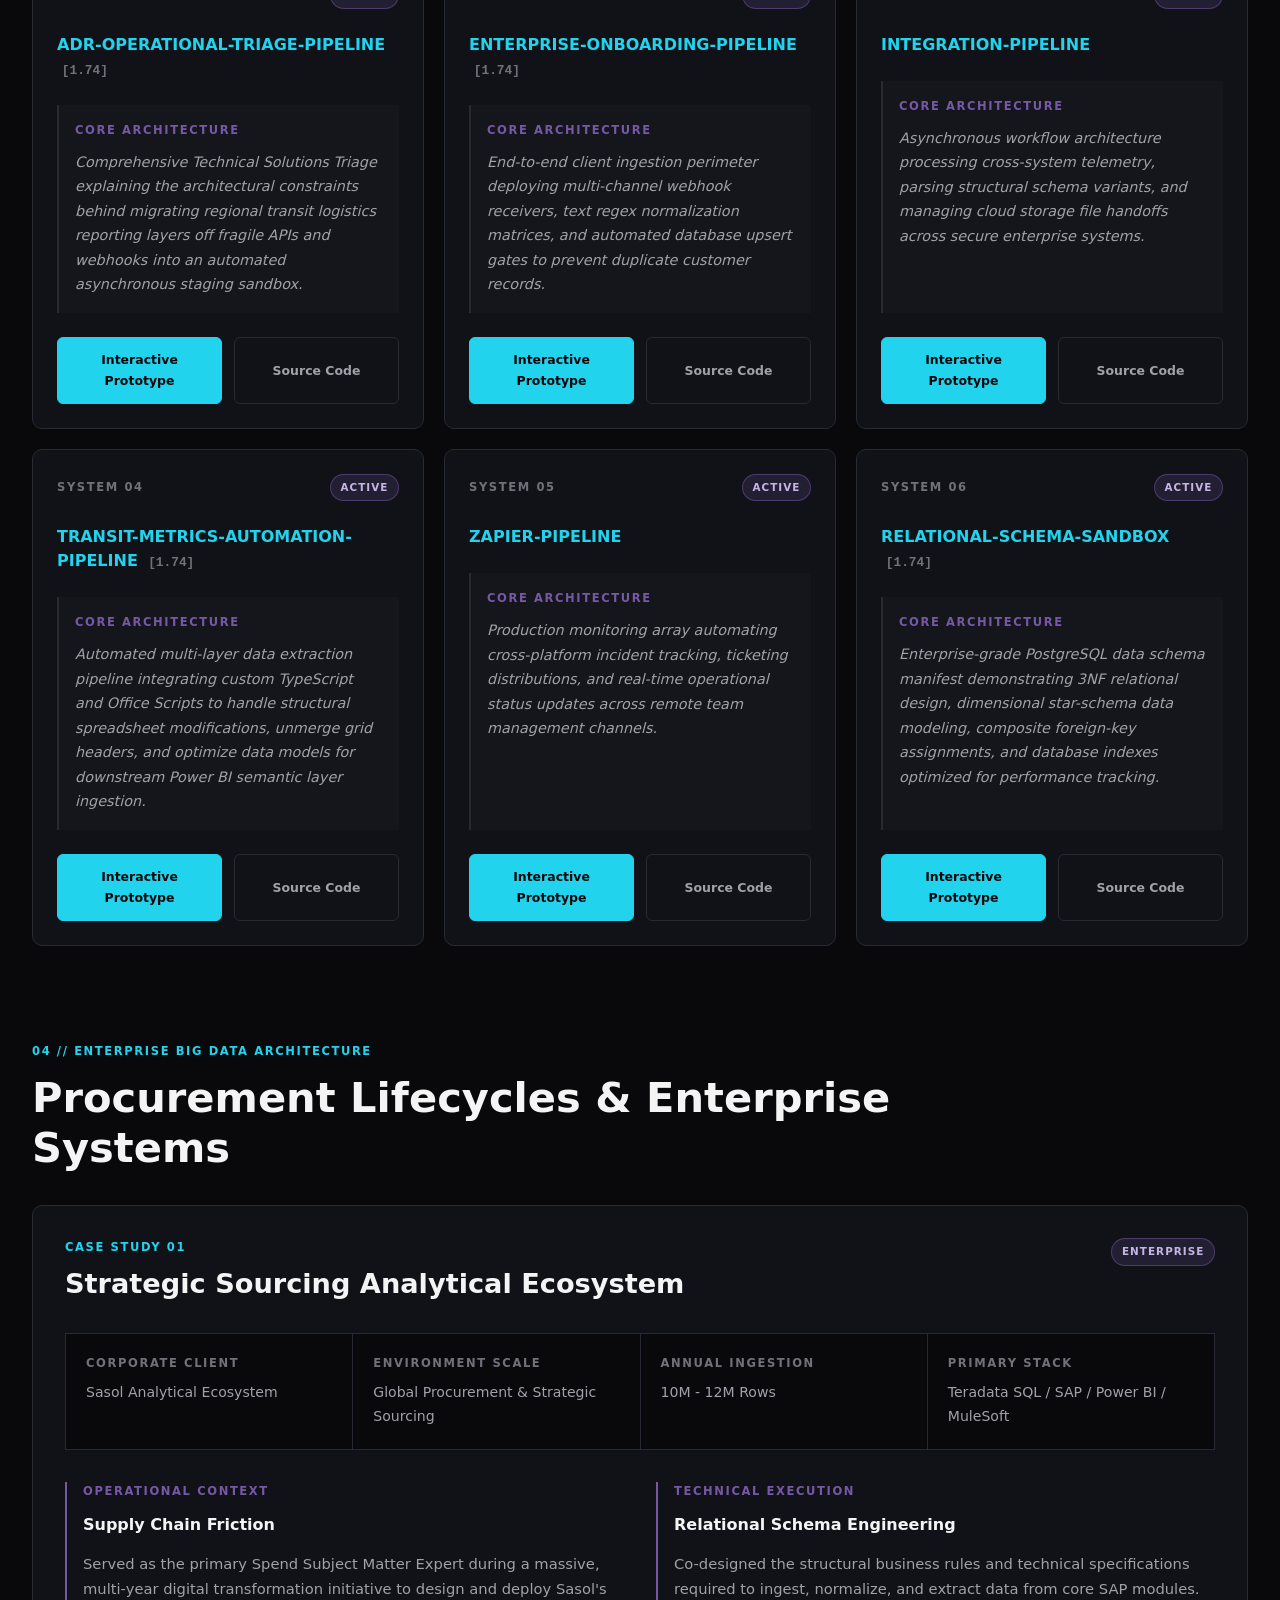
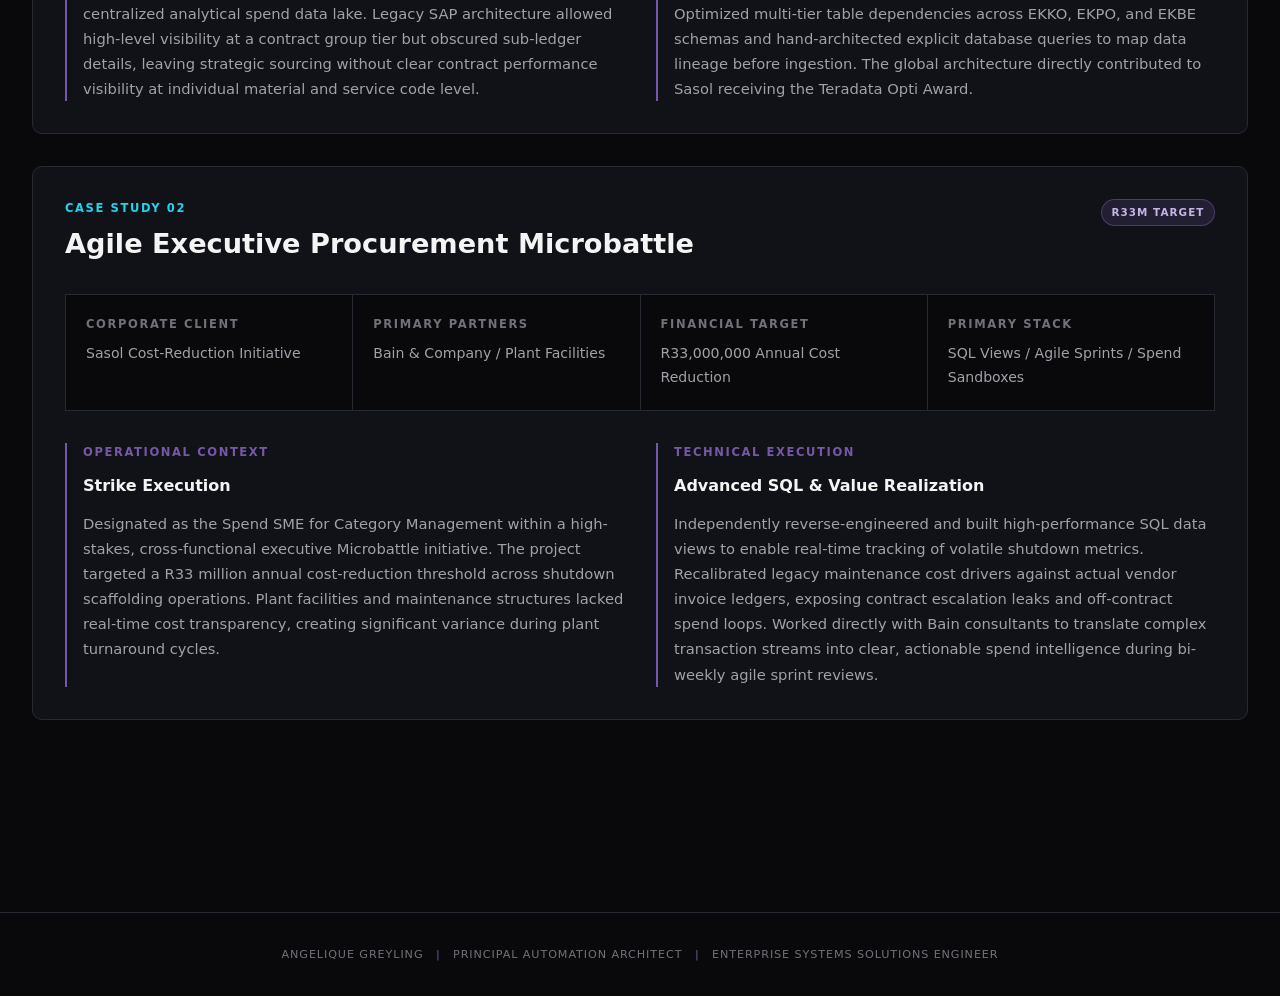
==== commit bbaf6eaa: "Update index.html" ====
--- a/index.html
+++ b/index.html
@@ -411,7 +411,7 @@
                     </div>
 
                     <h3>
-                        <a href="ZAPIER_PIPELINE.md">
+                        <a href="ZAPIER_PIPELINE.html">
                             ZAPIER-PIPELINE
                         </a>
                     </h3>
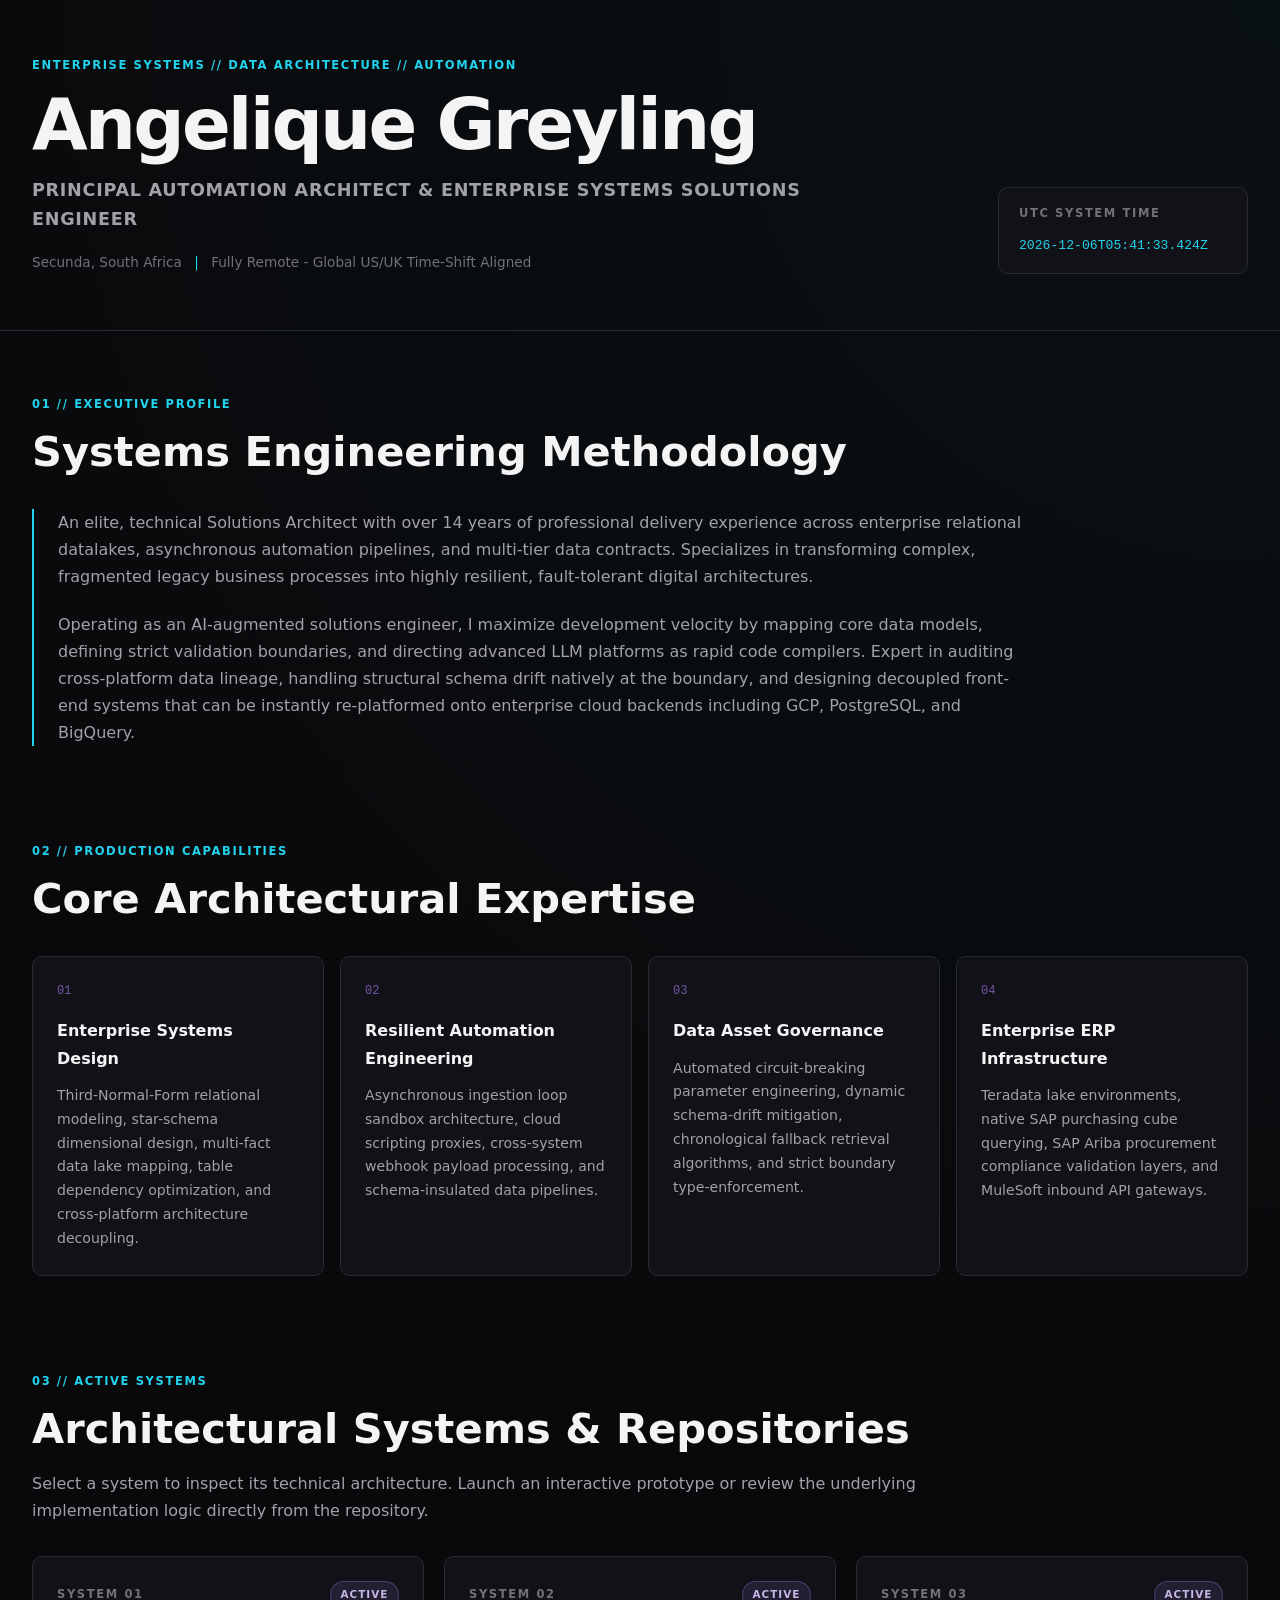
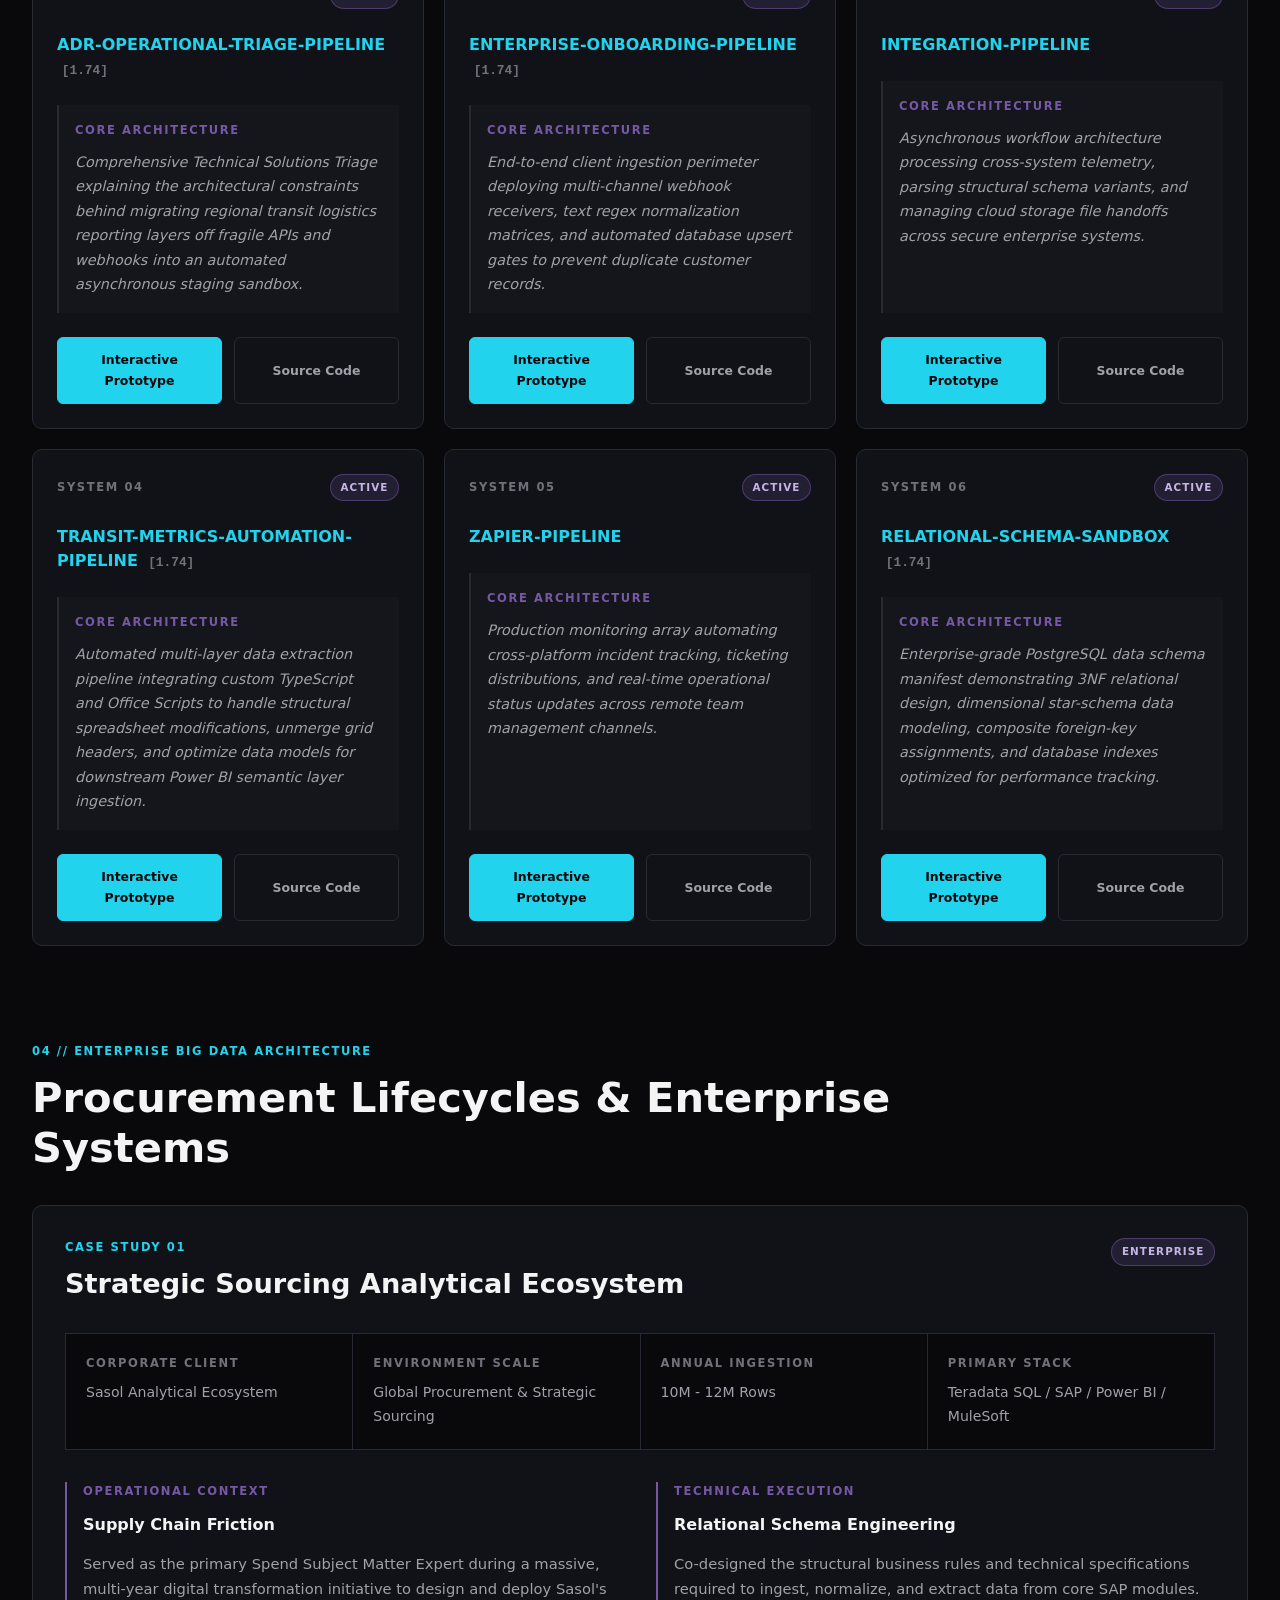
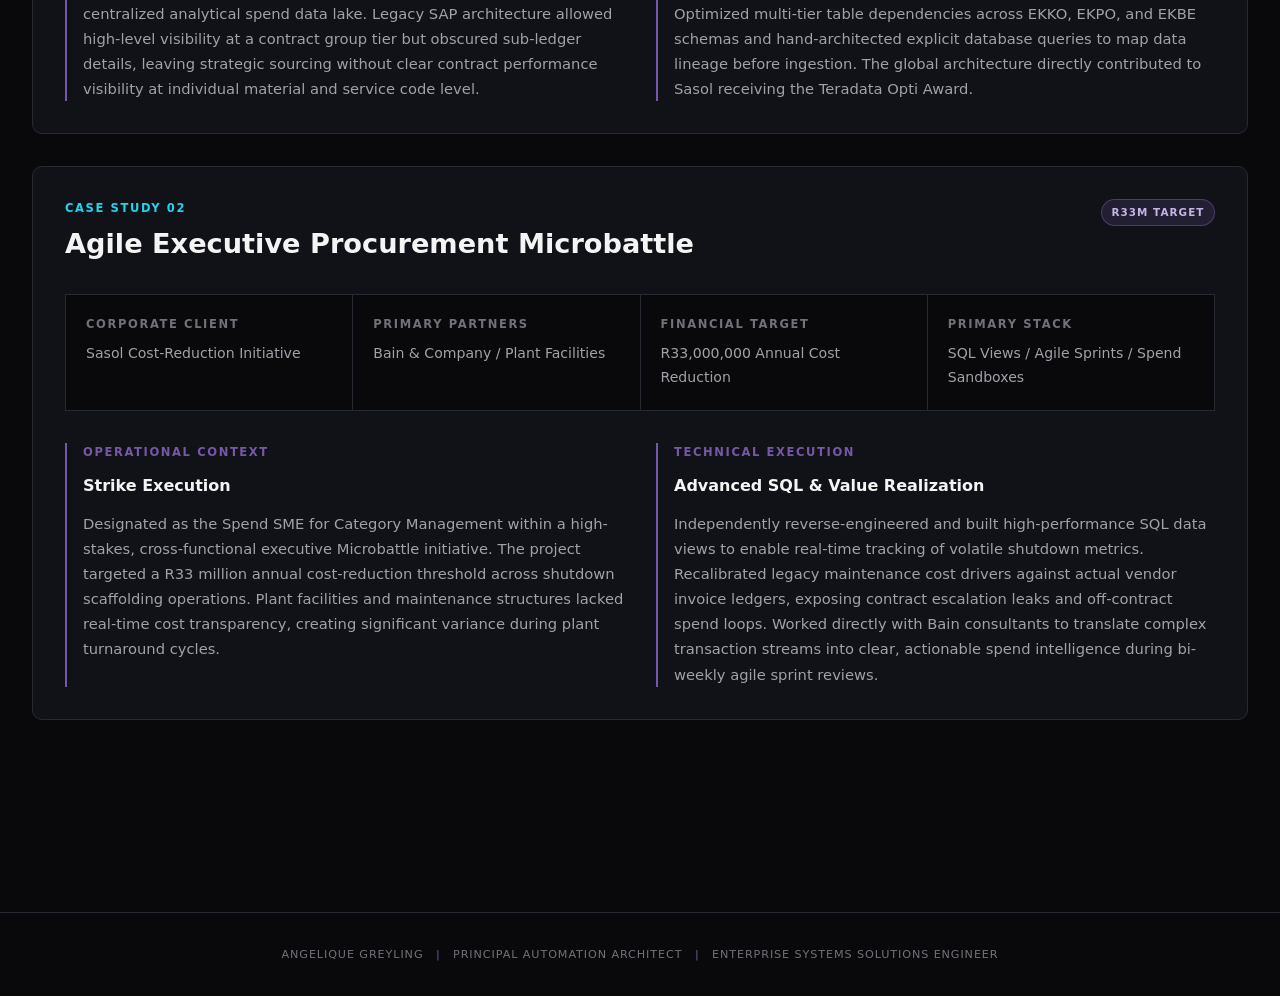
==== commit d0322f7c: "Update index.html" ====
--- a/index.html
+++ b/index.html
@@ -462,7 +462,7 @@
                     </div>
 
                     <h3>
-                        <a href="RELATIONAL_SCHEMA_SANDBOX.md">
+                        <a href="RELATIONAL_SCHEMA_SANDBOX.html">
                             RELATIONAL-SCHEMA-SANDBOX
                         </a>
 
